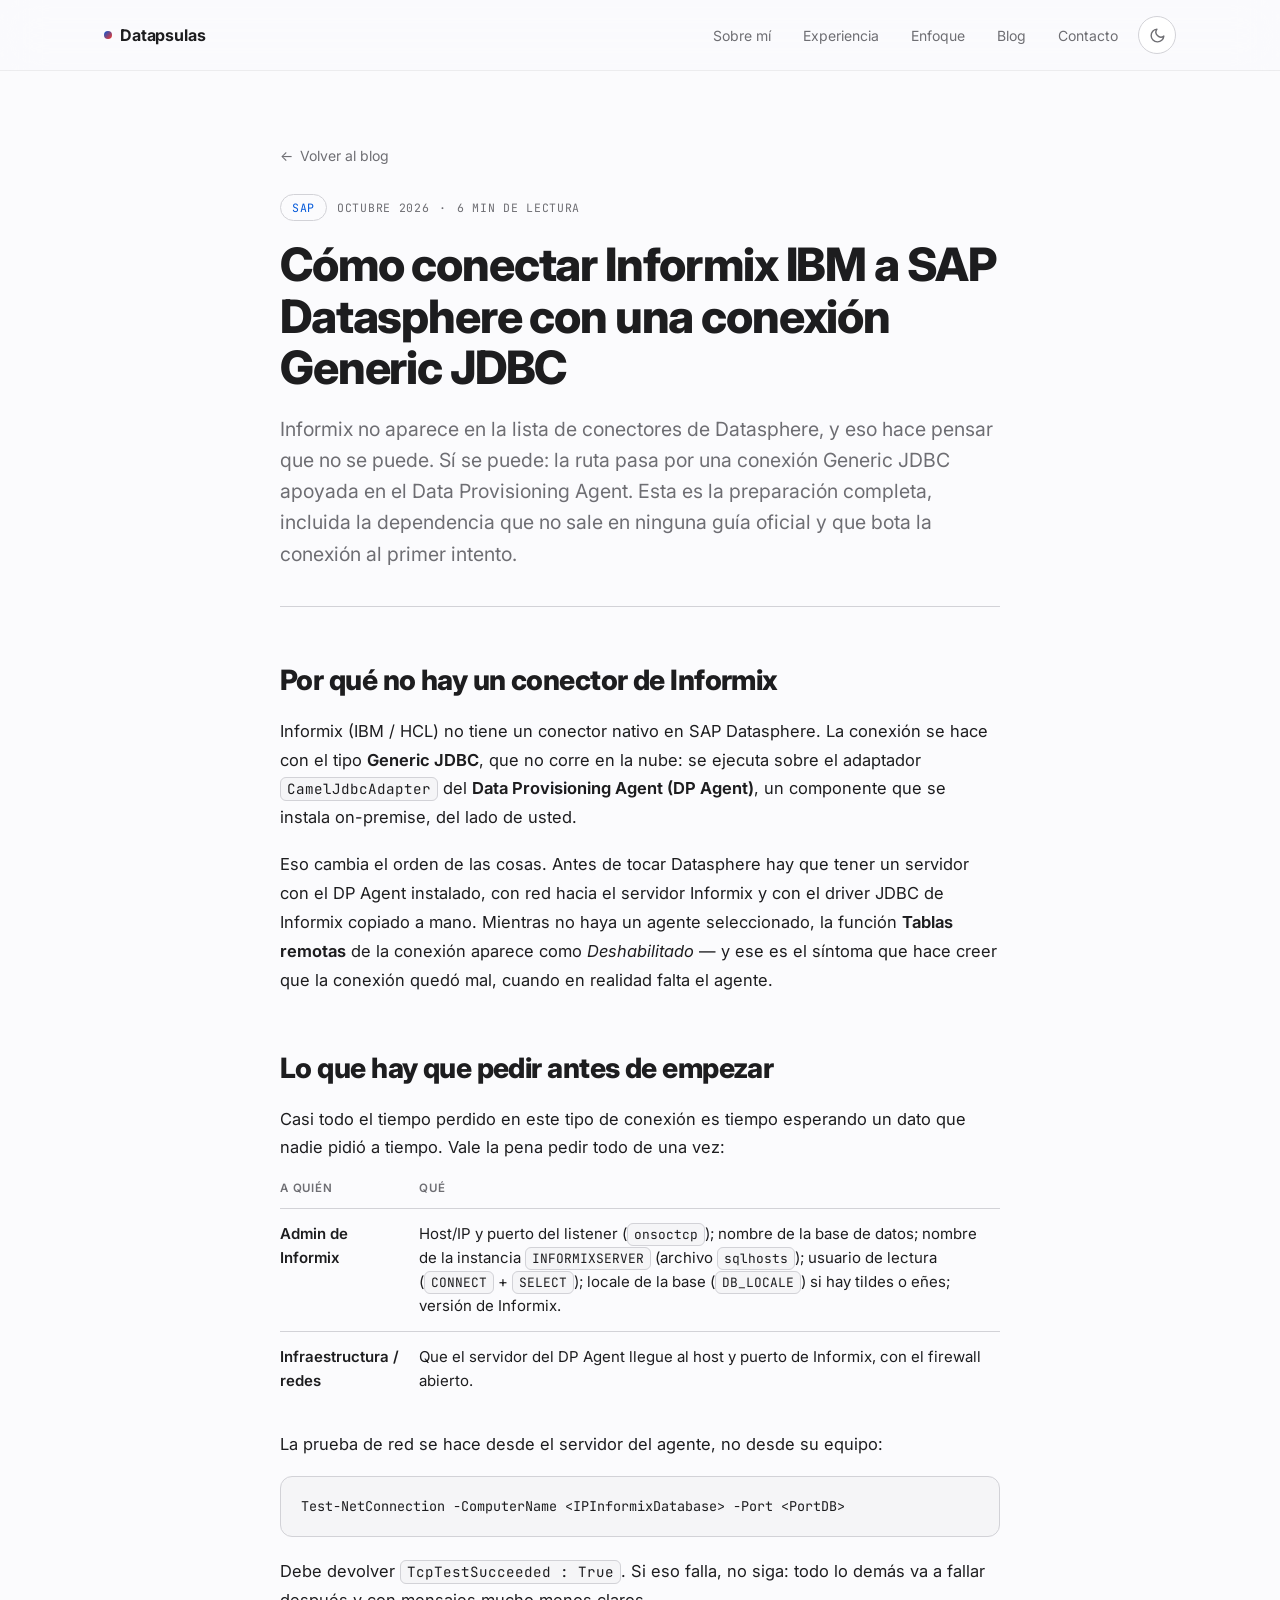
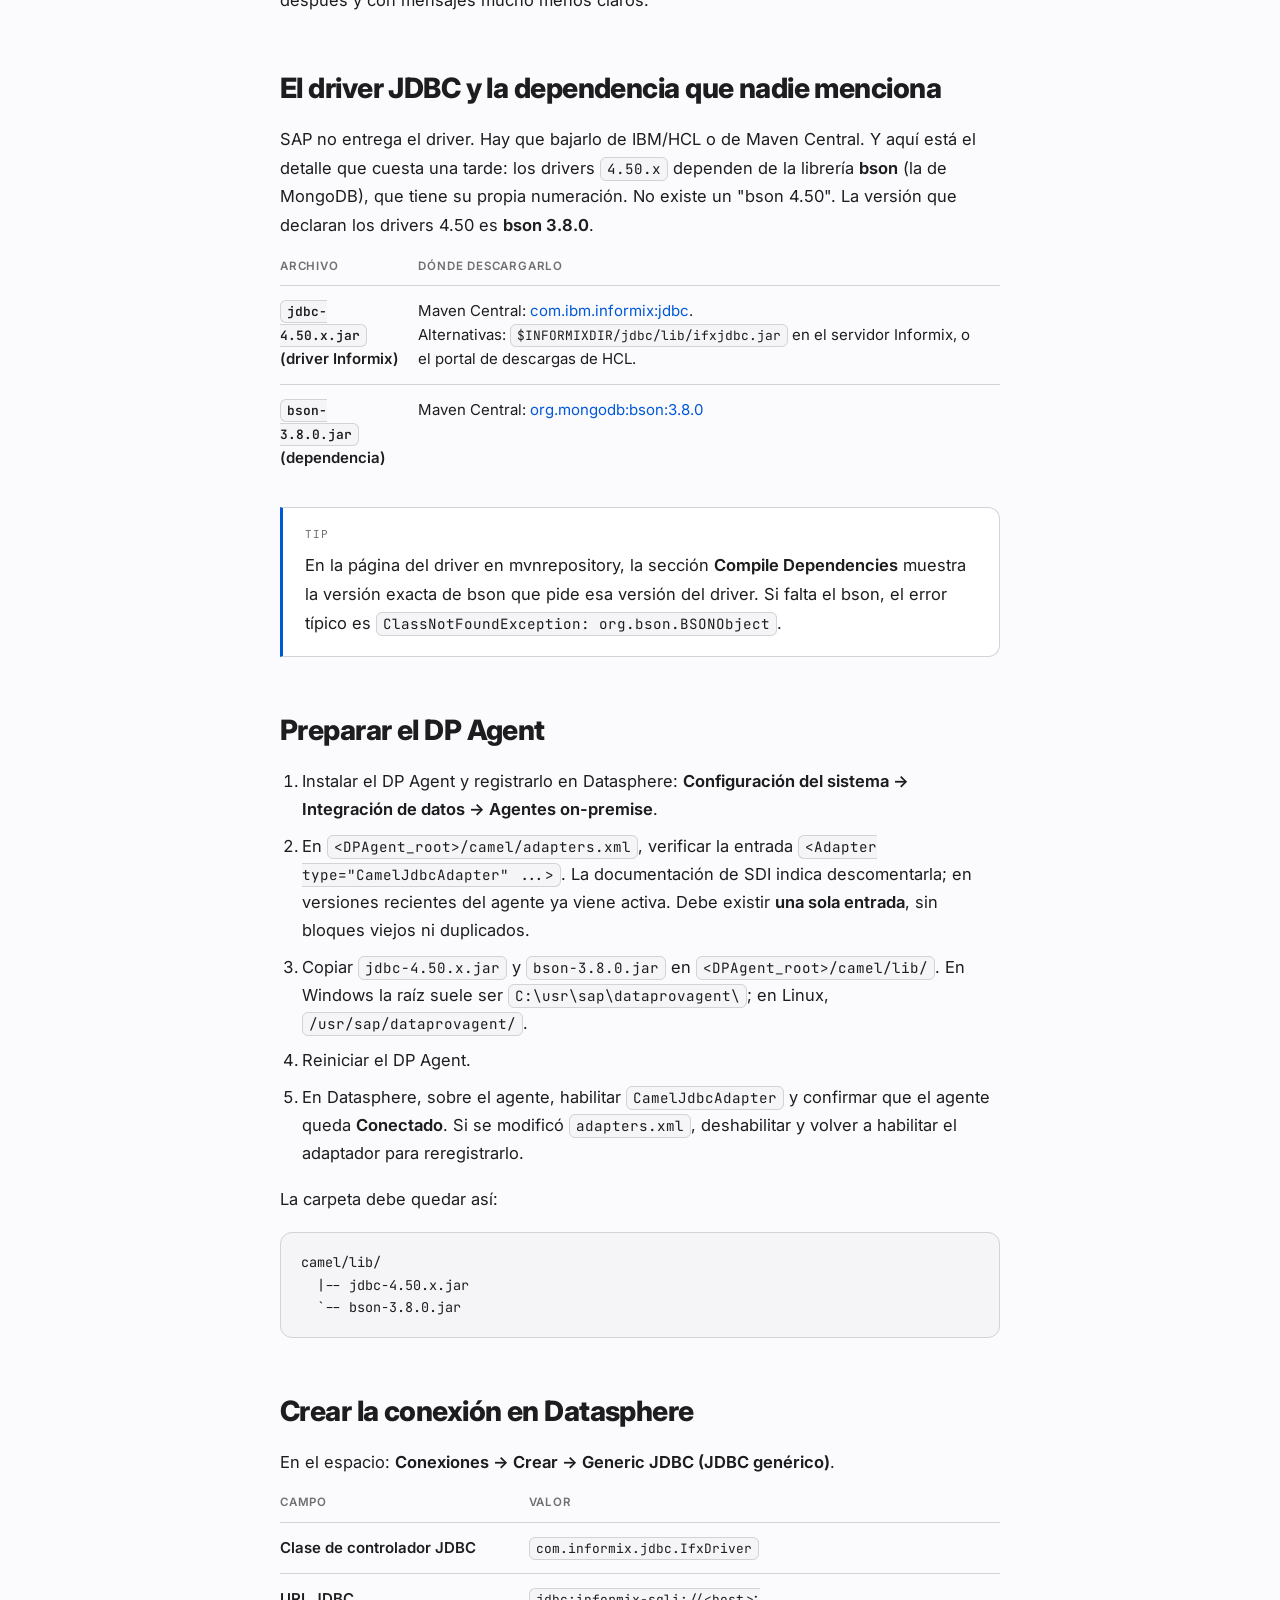
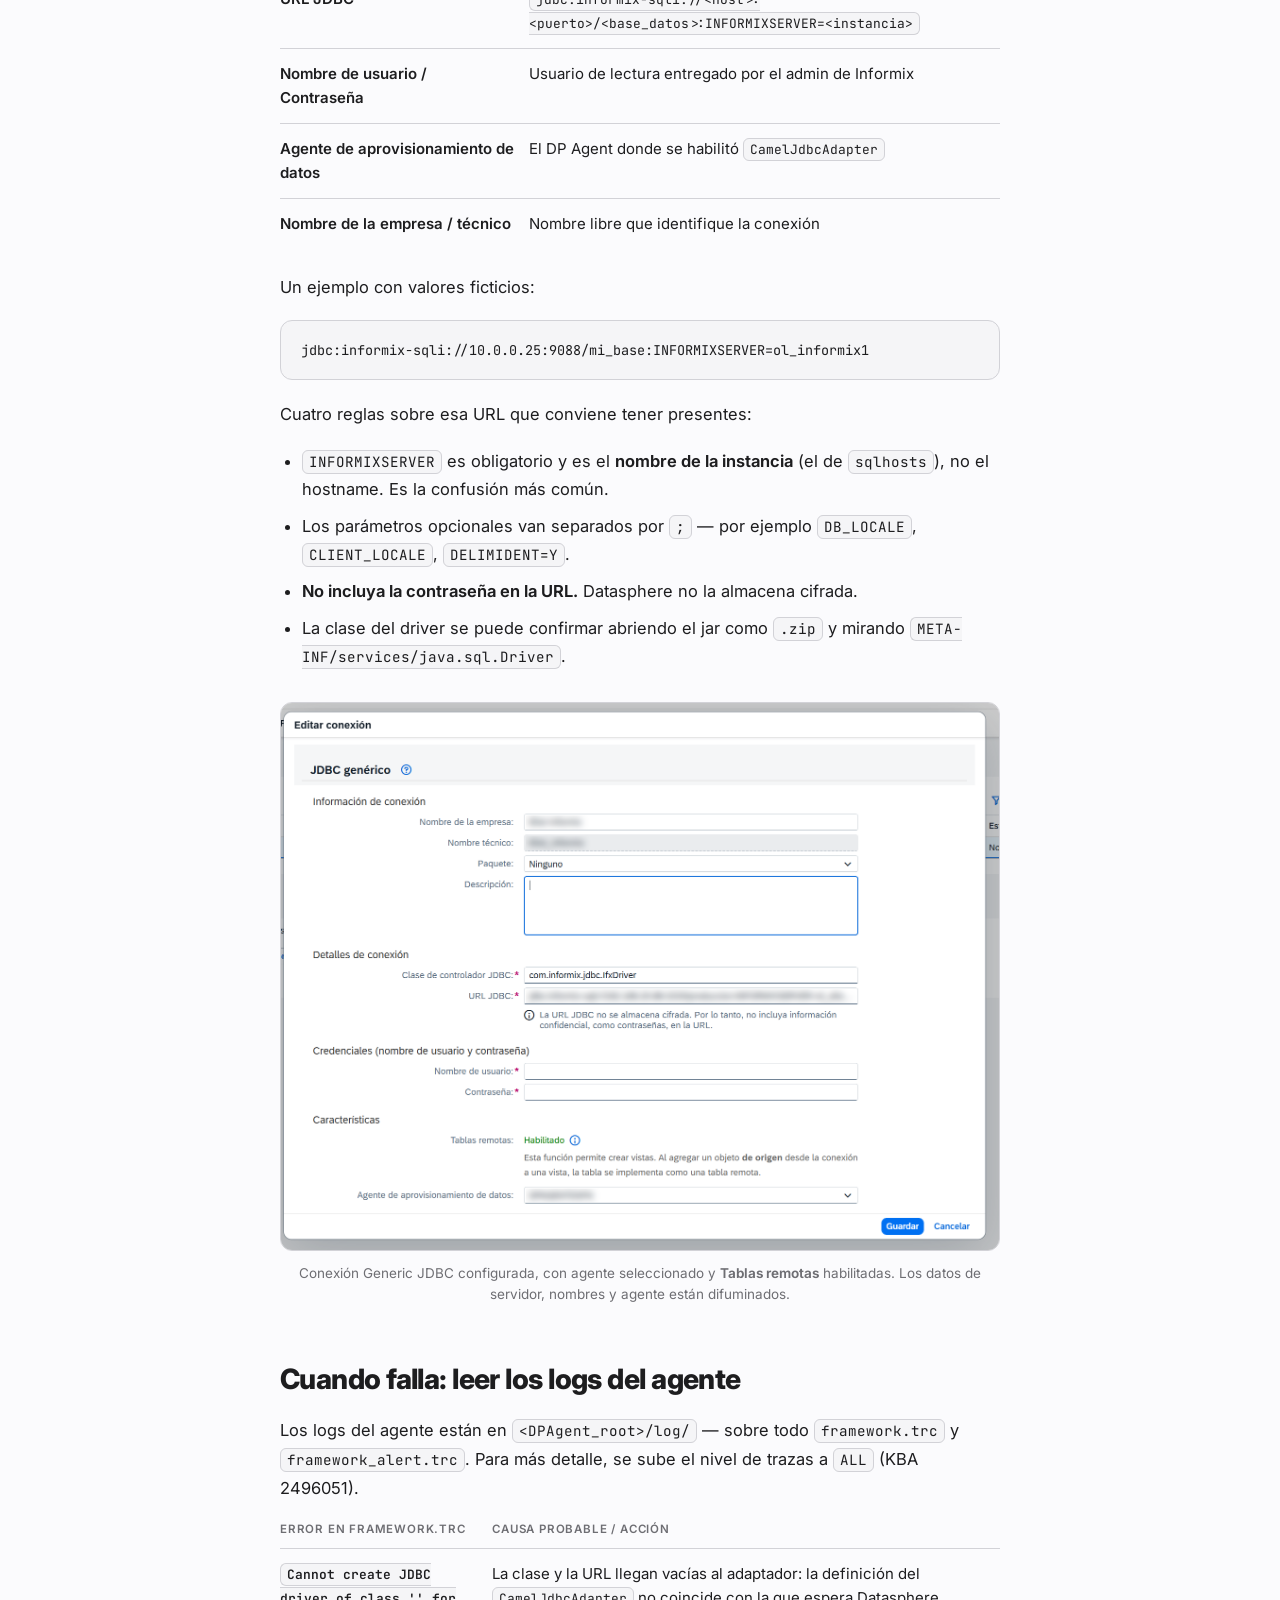
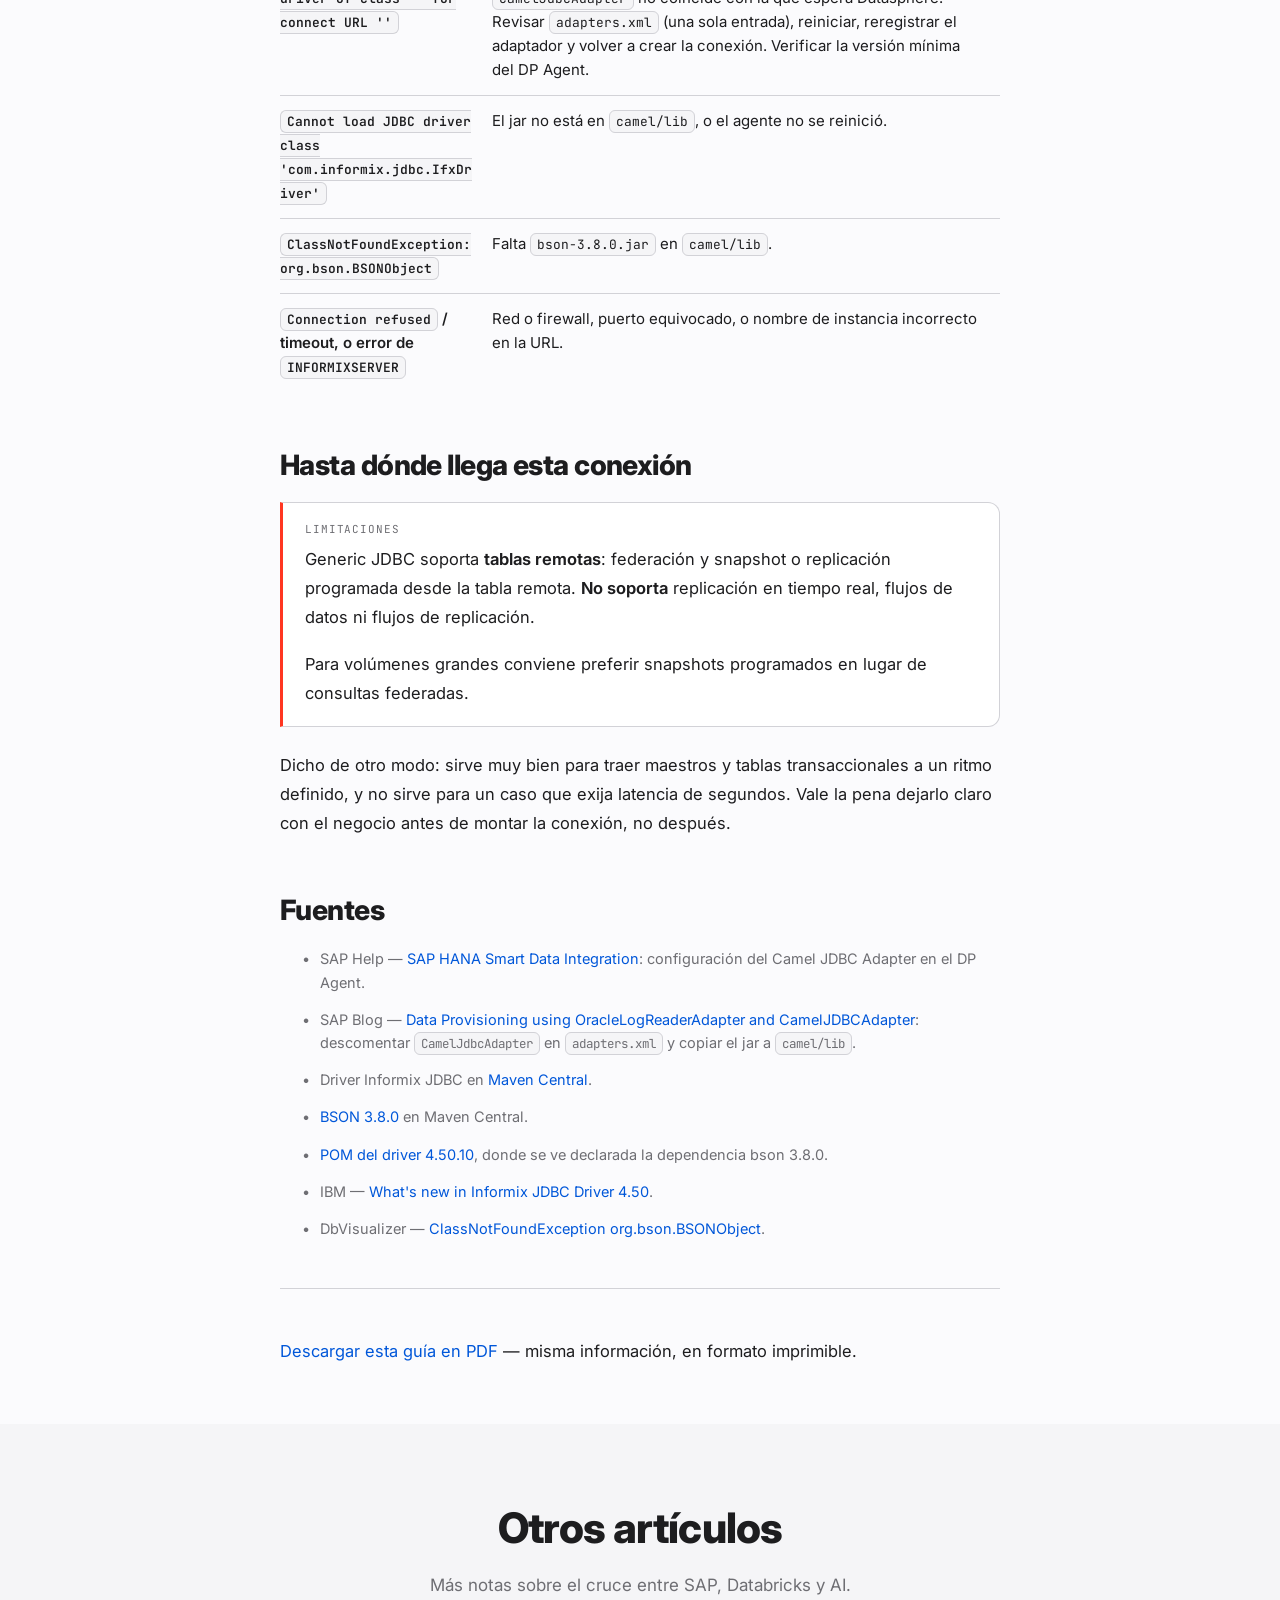
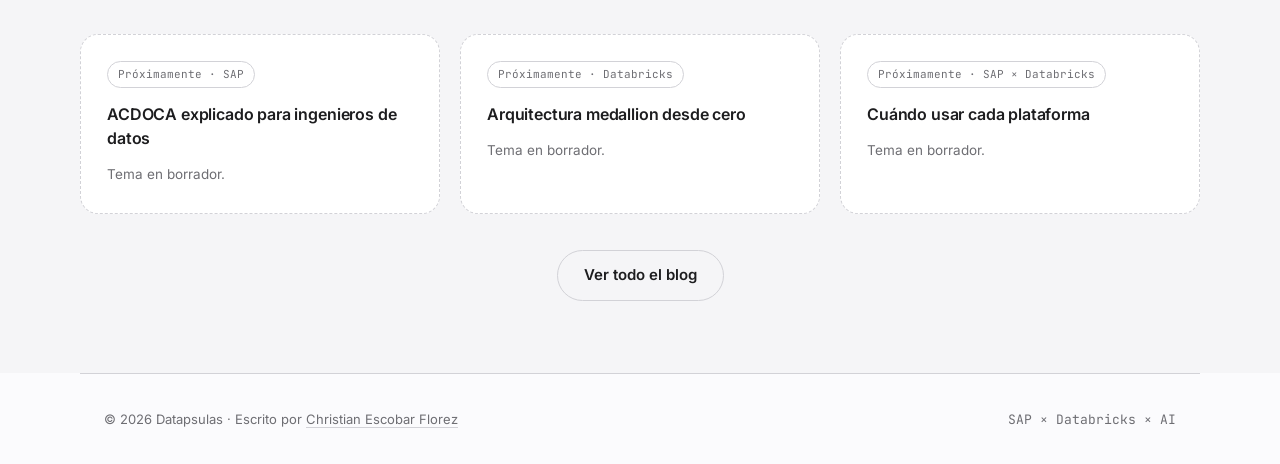
==== blog/informix-sap-datasphere-generic-jdbc.html @ 12669111 "Sitio Datapsulas: portada, modo claro/oscuro y primer articulo Sitio estatico sin dependencias ni pa" ====
<!DOCTYPE html>
<html lang="es">
<head>
<meta charset="UTF-8">
<meta name="viewport" content="width=device-width, initial-scale=1.0">
<title>Cómo conectar Informix IBM a SAP Datasphere con una conexión Generic JDBC — Datapsulas</title>
<meta name="description" content="Informix no tiene conector nativo en SAP Datasphere. Guía paso a paso de la ruta real: Generic JDBC sobre el CamelJdbcAdapter del Data Provisioning Agent, el driver, la dependencia bson y los errores típicos del framework.trc.">
<link rel="preconnect" href="https://fonts.googleapis.com">
<link rel="preconnect" href="https://fonts.gstatic.com" crossorigin>
<link href="https://fonts.googleapis.com/css2?family=Inter:wght@400;500;600;700;800&family=JetBrains+Mono:wght@400;500&display=swap" rel="stylesheet">
<meta name="color-scheme" content="light dark">
<link rel="stylesheet" href="../assets/css/styles.css">
<link rel="stylesheet" href="../assets/css/post.css">
<!-- Sincrono y antes del <body>: evita el destello blanco al cargar en modo oscuro -->
<script src="../assets/js/theme.js"></script>
</head>
<body>

<header>
  <nav>
    <a class="brand" href="../index.html"><span class="brand-dot"></span> Datapsulas</a>
    <div class="nav-links">
      <a href="../index.html#about">Sobre mí</a>
      <a href="../index.html#expertise">Experiencia</a>
      <a href="../index.html#work">Enfoque</a>
      <a href="../index.html#blog">Blog</a>
      <a href="../index.html#contact">Contacto</a>
    </div>
    <button id="theme-toggle" class="theme-toggle" type="button" aria-label="Cambiar de tema">
      <svg class="icon-moon" viewBox="0 0 24 24" fill="none" stroke="currentColor" stroke-width="2" stroke-linecap="round" stroke-linejoin="round" aria-hidden="true">
        <path d="M21 12.79A9 9 0 1 1 11.21 3 7 7 0 0 0 21 12.79z"></path>
      </svg>
      <svg class="icon-sun" viewBox="0 0 24 24" fill="none" stroke="currentColor" stroke-width="2" stroke-linecap="round" stroke-linejoin="round" aria-hidden="true">
        <circle cx="12" cy="12" r="4"></circle>
        <path d="M12 2v2M12 20v2M4.93 4.93l1.41 1.41M17.66 17.66l1.41 1.41M2 12h2M20 12h2M6.34 17.66l-1.41 1.41M19.07 4.93l-1.41 1.41"></path>
      </svg>
    </button>
  </nav>
</header>

<main>
<article>

  <!-- CABECERA -->
  <div class="post-hero">
    <div class="inner">
      <a class="back-link" href="../index.html#blog">Volver al blog</a>
      <div class="post-meta">
        <span class="chip">SAP</span>
        <span>Octubre 2026</span>
        <span>·</span>
        <span>6 min de lectura</span>
      </div>
      <h1 class="post-title">Cómo conectar Informix IBM a SAP Datasphere con una conexión Generic JDBC</h1>
      <p class="post-lead">Informix no aparece en la lista de conectores de Datasphere, y eso hace pensar que no se puede. Sí se puede: la ruta pasa por una conexión Generic JDBC apoyada en el Data Provisioning Agent. Esta es la preparación completa, incluida la dependencia que no sale en ninguna guía oficial y que bota la conexión al primer intento.</p>
    </div>
  </div>

  <!-- CUERPO -->
  <div class="post-body">

    <h2>Por qué no hay un conector de Informix</h2>
    <p>Informix (IBM / HCL) no tiene un conector nativo en SAP Datasphere. La conexión se hace con el tipo <strong>Generic JDBC</strong>, que no corre en la nube: se ejecuta sobre el adaptador <code>CamelJdbcAdapter</code> del <strong>Data Provisioning Agent (DP Agent)</strong>, un componente que se instala on-premise, del lado de usted.</p>
    <p>Eso cambia el orden de las cosas. Antes de tocar Datasphere hay que tener un servidor con el DP Agent instalado, con red hacia el servidor Informix y con el driver JDBC de Informix copiado a mano. Mientras no haya un agente seleccionado, la función <strong>Tablas remotas</strong> de la conexión aparece como <em>Deshabilitado</em> — y ese es el síntoma que hace creer que la conexión quedó mal, cuando en realidad falta el agente.</p>

    <h2>Lo que hay que pedir antes de empezar</h2>
    <p>Casi todo el tiempo perdido en este tipo de conexión es tiempo esperando un dato que nadie pidió a tiempo. Vale la pena pedir todo de una vez:</p>

    <div class="table-wrap">
      <table>
        <thead>
          <tr><th>A quién</th><th>Qué</th></tr>
        </thead>
        <tbody>
          <tr>
            <td>Admin de Informix</td>
            <td>Host/IP y puerto del listener (<code>onsoctcp</code>); nombre de la base de datos; nombre de la instancia <code>INFORMIXSERVER</code> (archivo <code>sqlhosts</code>); usuario de lectura (<code>CONNECT</code> + <code>SELECT</code>); locale de la base (<code>DB_LOCALE</code>) si hay tildes o eñes; versión de Informix.</td>
          </tr>
          <tr>
            <td>Infraestructura / redes</td>
            <td>Que el servidor del DP Agent llegue al host y puerto de Informix, con el firewall abierto.</td>
          </tr>
        </tbody>
      </table>
    </div>

    <p>La prueba de red se hace desde el servidor del agente, no desde su equipo:</p>
<pre><code>Test-NetConnection -ComputerName &lt;IPInformixDatabase&gt; -Port &lt;PortDB&gt;</code></pre>
    <p>Debe devolver <code>TcpTestSucceeded : True</code>. Si eso falla, no siga: todo lo demás va a fallar después y con mensajes mucho menos claros.</p>

    <h2>El driver JDBC y la dependencia que nadie menciona</h2>
    <p>SAP no entrega el driver. Hay que bajarlo de IBM/HCL o de Maven Central. Y aquí está el detalle que cuesta una tarde: los drivers <code>4.50.x</code> dependen de la librería <strong>bson</strong> (la de MongoDB), que tiene su propia numeración. No existe un "bson 4.50". La versión que declaran los drivers 4.50 es <strong>bson 3.8.0</strong>.</p>

    <div class="table-wrap">
      <table>
        <thead>
          <tr><th>Archivo</th><th>Dónde descargarlo</th></tr>
        </thead>
        <tbody>
          <tr>
            <td><code>jdbc-4.50.x.jar</code><br>(driver Informix)</td>
            <td>Maven Central: <a href="https://mvnrepository.com/artifact/com.ibm.informix/jdbc" target="_blank" rel="noopener">com.ibm.informix:jdbc</a>.<br>Alternativas: <code>$INFORMIXDIR/jdbc/lib/ifxjdbc.jar</code> en el servidor Informix, o el portal de descargas de HCL.</td>
          </tr>
          <tr>
            <td><code>bson-3.8.0.jar</code><br>(dependencia)</td>
            <td>Maven Central: <a href="https://mvnrepository.com/artifact/org.mongodb/bson/3.8.0" target="_blank" rel="noopener">org.mongodb:bson:3.8.0</a></td>
          </tr>
        </tbody>
      </table>
    </div>

    <div class="callout">
      <span class="label">Tip</span>
      <p>En la página del driver en mvnrepository, la sección <strong>Compile Dependencies</strong> muestra la versión exacta de bson que pide esa versión del driver. Si falta el bson, el error típico es <code>ClassNotFoundException: org.bson.BSONObject</code>.</p>
    </div>

    <h2>Preparar el DP Agent</h2>
    <ol>
      <li>Instalar el DP Agent y registrarlo en Datasphere: <strong>Configuración del sistema → Integración de datos → Agentes on-premise</strong>.</li>
      <li>En <code>&lt;DPAgent_root&gt;/camel/adapters.xml</code>, verificar la entrada <code>&lt;Adapter type="CamelJdbcAdapter" ...&gt;</code>. La documentación de SDI indica descomentarla; en versiones recientes del agente ya viene activa. Debe existir <strong>una sola entrada</strong>, sin bloques viejos ni duplicados.</li>
      <li>Copiar <code>jdbc-4.50.x.jar</code> y <code>bson-3.8.0.jar</code> en <code>&lt;DPAgent_root&gt;/camel/lib/</code>. En Windows la raíz suele ser <code>C:\usr\sap\dataprovagent\</code>; en Linux, <code>/usr/sap/dataprovagent/</code>.</li>
      <li>Reiniciar el DP Agent.</li>
      <li>En Datasphere, sobre el agente, habilitar <code>CamelJdbcAdapter</code> y confirmar que el agente queda <strong>Conectado</strong>. Si se modificó <code>adapters.xml</code>, deshabilitar y volver a habilitar el adaptador para reregistrarlo.</li>
    </ol>

    <p>La carpeta debe quedar así:</p>
<pre><code>camel/lib/
  |-- jdbc-4.50.x.jar
  `-- bson-3.8.0.jar</code></pre>

    <h2>Crear la conexión en Datasphere</h2>
    <p>En el espacio: <strong>Conexiones → Crear → Generic JDBC (JDBC genérico)</strong>.</p>

    <div class="table-wrap">
      <table>
        <thead>
          <tr><th>Campo</th><th>Valor</th></tr>
        </thead>
        <tbody>
          <tr><td>Clase de controlador JDBC</td><td><code>com.informix.jdbc.IfxDriver</code></td></tr>
          <tr><td>URL JDBC</td><td><code>jdbc:informix-sqli://&lt;host&gt;:&lt;puerto&gt;/&lt;base_datos&gt;:INFORMIXSERVER=&lt;instancia&gt;</code></td></tr>
          <tr><td>Nombre de usuario / Contraseña</td><td>Usuario de lectura entregado por el admin de Informix</td></tr>
          <tr><td>Agente de aprovisionamiento de datos</td><td>El DP Agent donde se habilitó <code>CamelJdbcAdapter</code></td></tr>
          <tr><td>Nombre de la empresa / técnico</td><td>Nombre libre que identifique la conexión</td></tr>
        </tbody>
      </table>
    </div>

    <p>Un ejemplo con valores ficticios:</p>
<pre><code>jdbc:informix-sqli://10.0.0.25:9088/mi_base:INFORMIXSERVER=ol_informix1</code></pre>

    <p>Cuatro reglas sobre esa URL que conviene tener presentes:</p>
    <ul>
      <li><code>INFORMIXSERVER</code> es obligatorio y es el <strong>nombre de la instancia</strong> (el de <code>sqlhosts</code>), no el hostname. Es la confusión más común.</li>
      <li>Los parámetros opcionales van separados por <code>;</code> — por ejemplo <code>DB_LOCALE</code>, <code>CLIENT_LOCALE</code>, <code>DELIMIDENT=Y</code>.</li>
      <li><strong>No incluya la contraseña en la URL.</strong> Datasphere no la almacena cifrada.</li>
      <li>La clase del driver se puede confirmar abriendo el jar como <code>.zip</code> y mirando <code>META-INF/services/java.sql.Driver</code>.</li>
    </ul>

    <figure>
      <img src="../assets/img/datasphere-informix-conexion.png" alt="Pantalla Editar conexión de SAP Datasphere con el tipo JDBC genérico: clase de controlador com.informix.jdbc.IfxDriver, Tablas remotas en Habilitado y un agente de aprovisionamiento de datos seleccionado." width="1520" height="1157" loading="lazy">
      <figcaption>Conexión Generic JDBC configurada, con agente seleccionado y <strong>Tablas remotas</strong> habilitadas. Los datos de servidor, nombres y agente están difuminados.</figcaption>
    </figure>

    <h2>Cuando falla: leer los logs del agente</h2>
    <p>Los logs del agente están en <code>&lt;DPAgent_root&gt;/log/</code> — sobre todo <code>framework.trc</code> y <code>framework_alert.trc</code>. Para más detalle, se sube el nivel de trazas a <code>ALL</code> (KBA 2496051).</p>

    <div class="table-wrap">
      <table>
        <thead>
          <tr><th>Error en framework.trc</th><th>Causa probable / acción</th></tr>
        </thead>
        <tbody>
          <tr>
            <td><code>Cannot create JDBC driver of class '' for connect URL ''</code></td>
            <td>La clase y la URL llegan vacías al adaptador: la definición del <code>CamelJdbcAdapter</code> no coincide con la que espera Datasphere. Revisar <code>adapters.xml</code> (una sola entrada), reiniciar, reregistrar el adaptador y volver a crear la conexión. Verificar la versión mínima del DP Agent.</td>
          </tr>
          <tr>
            <td><code>Cannot load JDBC driver class 'com.informix.jdbc.IfxDriver'</code></td>
            <td>El jar no está en <code>camel/lib</code>, o el agente no se reinició.</td>
          </tr>
          <tr>
            <td><code>ClassNotFoundException: org.bson.BSONObject</code></td>
            <td>Falta <code>bson-3.8.0.jar</code> en <code>camel/lib</code>.</td>
          </tr>
          <tr>
            <td><code>Connection refused</code> / timeout, o error de <code>INFORMIXSERVER</code></td>
            <td>Red o firewall, puerto equivocado, o nombre de instancia incorrecto en la URL.</td>
          </tr>
        </tbody>
      </table>
    </div>

    <h2>Hasta dónde llega esta conexión</h2>
    <div class="callout warn">
      <span class="label">Limitaciones</span>
      <p>Generic JDBC soporta <strong>tablas remotas</strong>: federación y snapshot o replicación programada desde la tabla remota. <strong>No soporta</strong> replicación en tiempo real, flujos de datos ni flujos de replicación.</p>
      <p>Para volúmenes grandes conviene preferir snapshots programados en lugar de consultas federadas.</p>
    </div>
    <p>Dicho de otro modo: sirve muy bien para traer maestros y tablas transaccionales a un ritmo definido, y no sirve para un caso que exija latencia de segundos. Vale la pena dejarlo claro con el negocio antes de montar la conexión, no después.</p>

    <h2>Fuentes</h2>
    <ul class="sources">
      <li>SAP Help — <a href="https://help.sap.com/docs/HANA_SMART_DATA_INTEGRATION/7952ef28a6914997abc01745fef1b607/1247c9518f8d4b5b93fa2ad54cb2dcf6.html?locale=en-US" target="_blank" rel="noopener">SAP HANA Smart Data Integration</a>: configuración del Camel JDBC Adapter en el DP Agent.</li>
      <li>SAP Blog — <a href="https://blogs.sap.com/2020/09/22/data-provisioning-using-oraclelogreaderadapter-and-cameljdbcadapter/" target="_blank" rel="noopener">Data Provisioning using OracleLogReaderAdapter and CamelJDBCAdapter</a>: descomentar <code>CamelJdbcAdapter</code> en <code>adapters.xml</code> y copiar el jar a <code>camel/lib</code>.</li>
      <li>Driver Informix JDBC en <a href="https://mvnrepository.com/artifact/com.ibm.informix/jdbc" target="_blank" rel="noopener">Maven Central</a>.</li>
      <li><a href="https://mvnrepository.com/artifact/org.mongodb/bson/3.8.0" target="_blank" rel="noopener">BSON 3.8.0</a> en Maven Central.</li>
      <li><a href="https://repository.jboss.org/nexus/repository/developer/com/ibm/informix/jdbc/4.50.10/jdbc-4.50.10.pom" target="_blank" rel="noopener">POM del driver 4.50.10</a>, donde se ve declarada la dependencia bson 3.8.0.</li>
      <li>IBM — <a href="https://www.ibm.com/docs/SSGU8G_14.1.0/com.ibm.jdbc.doc/ids_jdbc_008.htm" target="_blank" rel="noopener">What's new in Informix JDBC Driver 4.50</a>.</li>
      <li>DbVisualizer — <a href="https://support.dbvis.com/support/solutions/articles/1000283140" target="_blank" rel="noopener">ClassNotFoundException org.bson.BSONObject</a>.</li>
    </ul>

    <hr>
    <p><a href="../assets/docs/Guia_Conexion_Datasphere_Informix_Publica.pdf" target="_blank" rel="noopener">Descargar esta guía en PDF</a> — misma información, en formato imprimible.</p>

  </div>
</article>

<!-- OTROS ARTICULOS -->
<section class="related">
  <div class="section-head reveal">
    <h2>Otros artículos</h2>
    <p>Más notas sobre el cruce entre SAP, Databricks y AI.</p>
  </div>
  <div class="related-grid reveal" id="related-grid" data-base="../" data-current="blog/informix-sap-datasphere-generic-jdbc.html">
    <!-- Se genera desde POSTS en assets/js/posts.js -->
  </div>
  <div class="related-cta">
    <a href="../index.html#blog" class="btn btn-secondary">Ver todo el blog</a>
  </div>
</section>
</main>

<footer>
  <span>© <span id="year"></span> Datapsulas · Escrito por <a href="https://www.linkedin.com/in/chrisescobarflorezdata/" target="_blank" rel="noopener">Christian Escobar Florez</a></span>
  <span class="mono">SAP × Databricks × AI</span>
</footer>

<script src="../assets/js/posts.js"></script>
<script src="../assets/js/main.js"></script>

</body>
</html>
---- assets/css/styles.css ----
/* ============================================================
   Christian Escobar Florez — hoja de estilos principal
   Orden: tokens · base · nav · hero · secciones · about ·
          bridge · work · blog · contact · footer · animaciones
   ============================================================ */

/* ---------- TOKENS ---------- */
/* Modo claro (por defecto). Todo color de la pagina sale de aqui:
   para cambiar el tema no hay que tocar ninguna otra regla. */
:root{
  --bg:#fbfbfd;
  --bg-alt:#f5f5f7;
  --ink:#1d1d1f;
  --ink-soft:#6e6e73;
  --line:#d2d2d7;
  --sap:#0057d9;
  --dbx:#ff3621;
  --card:#ffffff;
  --header-bg:rgba(251,251,253,0.8);
  --header-line:rgba(0,0,0,0.06);
  --shadow-soft:rgba(0,0,0,0.08);
  --shadow-strong:rgba(0,0,0,0.18);
  --radius:18px;
  --max:1120px;
}

/* Modo oscuro: azul y rojo mas luminosos para que contrasten sobre fondo
   oscuro (los originales #0057d9 / #ff3621 quedan ilegibles ahi). */
:root[data-theme="dark"]{
  --bg:#0d0d11;
  --bg-alt:#15151b;
  --ink:#f5f5f7;
  --ink-soft:#9b9ba1;
  --line:#2b2b33;
  --sap:#4d94ff;
  --dbx:#ff6a52;
  --card:#16161d;
  --header-bg:rgba(13,13,17,0.8);
  --header-line:rgba(255,255,255,0.08);
  --shadow-soft:rgba(0,0,0,0.5);
  --shadow-strong:rgba(0,0,0,0.6);
}

/* Sin JS o antes de que el visitante elija: se respeta el sistema operativo.
   El :not([data-theme="light"]) deja que una eleccion manual gane. */
@media (prefers-color-scheme: dark){
  :root:not([data-theme="light"]){
    --bg:#0d0d11;
    --bg-alt:#15151b;
    --ink:#f5f5f7;
    --ink-soft:#9b9ba1;
    --line:#2b2b33;
    --sap:#4d94ff;
    --dbx:#ff6a52;
    --card:#16161d;
    --header-bg:rgba(13,13,17,0.8);
    --header-line:rgba(255,255,255,0.08);
    --shadow-soft:rgba(0,0,0,0.5);
    --shadow-strong:rgba(0,0,0,0.6);
  }
}

/* ---------- BASE ---------- */
*{box-sizing:border-box; margin:0; padding:0;}
html{scroll-behavior:smooth;}
body{
  font-family:'Inter', -apple-system, BlinkMacSystemFont, 'Segoe UI', sans-serif;
  background:var(--bg);
  color:var(--ink);
  -webkit-font-smoothing:antialiased;
  line-height:1.5;
  transition:background .3s ease, color .3s ease;
}
a{color:inherit; text-decoration:none;}
.mono{font-family:'JetBrains Mono', monospace;}
.wrap{max-width:var(--max); margin:0 auto; padding:0 24px;}

@media (prefers-reduced-motion: reduce){
  *{animation-duration:0.001ms !important; animation-iteration-count:1 !important; transition-duration:0.001ms !important; scroll-behavior:auto !important;}
}

/* ---------- NAV ---------- */
header{
  position:sticky; top:0; z-index:50;
  background:var(--header-bg);
  backdrop-filter:saturate(180%) blur(20px);
  -webkit-backdrop-filter:saturate(180%) blur(20px);
  border-bottom:1px solid var(--header-line);
}
nav{
  display:flex; align-items:center; justify-content:space-between; gap:20px;
  padding:16px 24px; max-width:var(--max); margin:0 auto;
}
.brand{font-weight:700; font-size:16px; letter-spacing:-0.01em; display:flex; align-items:center; gap:8px;}
.brand-dot{width:8px; height:8px; border-radius:50%; background:linear-gradient(135deg, var(--sap), var(--dbx));}
/* margin-left:auto mantiene los enlaces a la derecha, junto al boton de tema
   (sin esto, el boton como tercer hijo del flex los dejaria centrados) */
.nav-links{display:flex; gap:32px; font-size:14px; color:var(--ink-soft); margin-left:auto;}
.nav-links a{transition:color .2s;}
.nav-links a:hover{color:var(--ink);}
.nav-links a:focus-visible, a:focus-visible, button:focus-visible{outline:2px solid var(--sap); outline-offset:3px; border-radius:4px;}
@media (max-width:640px){ .nav-links{display:none;} }

/* ---------- BOTON DE TEMA ---------- */
/* Vive fuera de .nav-links a proposito: esos se ocultan en movil
   y el cambio de tema debe seguir disponible en el celular. */
.theme-toggle{
  display:inline-flex; align-items:center; justify-content:center;
  width:38px; height:38px; flex:0 0 auto;
  border:1px solid var(--line); border-radius:50%;
  background:var(--card); color:var(--ink-soft);
  cursor:pointer; transition:color .2s, border-color .2s, transform .2s;
}
.theme-toggle:hover{color:var(--ink); border-color:var(--ink-soft); transform:translateY(-1px);}
.theme-toggle svg{width:17px; height:17px; display:block;}
/* Se muestra el icono del tema al que se va a cambiar, no el actual */
.theme-toggle .icon-sun{display:none;}
:root[data-theme="dark"] .theme-toggle .icon-sun{display:block;}
:root[data-theme="dark"] .theme-toggle .icon-moon{display:none;}
@media (prefers-color-scheme: dark){
  :root:not([data-theme="light"]) .theme-toggle .icon-sun{display:block;}
  :root:not([data-theme="light"]) .theme-toggle .icon-moon{display:none;}
}

/* ---------- HERO ---------- */
.hero{
  padding:120px 24px 90px;
  text-align:center;
}
.eyebrow{
  display:inline-flex; align-items:center; gap:8px;
  font-size:12px; letter-spacing:0.12em; text-transform:uppercase;
  color:var(--ink-soft); margin-bottom:22px;
}
.eyebrow::before, .eyebrow::after{content:''; width:20px; height:1px; background:var(--line);}
h1{
  font-size:clamp(38px, 6.2vw, 76px);
  font-weight:800;
  letter-spacing:-0.03em;
  line-height:1.04;
  max-width:920px;
  margin:0 auto 24px;
}
h1 .grad{
  background:linear-gradient(100deg, var(--sap), var(--dbx));
  -webkit-background-clip:text;
  background-clip:text;
  color:transparent;
}
/* Los "+" del titular: más livianos para que respiren entre las tres palabras */
h1 .plus{font-weight:500; font-size:0.78em; vertical-align:0.06em;}
.hero p.lead{
  font-size:clamp(17px, 2vw, 21px);
  color:var(--ink-soft);
  max-width:600px;
  margin:0 auto 40px;
}
.cta-row{display:flex; gap:14px; justify-content:center; flex-wrap:wrap;}
.btn{
  display:inline-block; padding:13px 26px; border-radius:980px;
  font-size:15px; font-weight:600; transition:transform .2s, box-shadow .2s, background .2s;
}
.btn-primary{background:var(--ink); color:var(--bg);}
.btn-primary:hover{transform:translateY(-1px); box-shadow:0 8px 20px var(--shadow-strong);}
.btn-secondary{background:transparent; color:var(--ink); border:1px solid var(--line);}
.btn-secondary:hover{background:var(--bg-alt);}

/* ---------- SECCIONES (compartido) ---------- */
section{padding:100px 24px;}
.section-head{max-width:640px; margin:0 auto 56px; text-align:center;}
.section-head h2{font-size:clamp(28px,4vw,42px); font-weight:800; letter-spacing:-0.02em; margin-bottom:14px;}
.section-head p{color:var(--ink-soft); font-size:17px;}

/* ---------- ABOUT ---------- */
#about{background:var(--bg-alt);}
.about-grid{
  max-width:800px; margin:0 auto; text-align:center;
}
.about-grid p{font-size:19px; color:var(--ink); line-height:1.65; margin-bottom:28px;}
.badges{display:flex; gap:12px; justify-content:center; flex-wrap:wrap; margin-top:8px;}
.badge{
  font-family:'JetBrains Mono', monospace; font-size:12.5px;
  padding:9px 16px; border-radius:980px; border:1px solid var(--line);
  background:var(--card); color:var(--ink-soft);
}

/* ---------- BRIDGE / EXPERTISE ---------- */
.bridge{
  display:grid; grid-template-columns:1fr auto 1fr; gap:0; align-items:start;
  max-width:900px; margin:0 auto;
}
.stack-col{padding:8px 20px;}
.stack-col h3{
  font-size:13px; letter-spacing:0.1em; text-transform:uppercase;
  margin-bottom:20px; display:flex; align-items:center; gap:10px;
}
.stack-col.sap h3{color:var(--sap);}
.stack-col.dbx h3{color:var(--dbx);}
.stack-col ul{list-style:none;}
.stack-col li{
  font-size:15.5px; border-bottom:1px solid var(--line);
  color:var(--ink);
}
/* Cada item enlaza a la plataforma oficial: toda la fila es clickeable */
.stack-col li a{
  display:block; padding:11px 0;
  transition:color .2s;
}
.stack-col li a::after{
  content:"\2197"; font-size:0.72em; margin-left:6px;
  opacity:0; transition:opacity .2s;
}
.stack-col li a:hover::after, .stack-col li a:focus-visible::after{opacity:0.7;}
.stack-col.sap li a:hover{color:var(--sap);}
.stack-col.dbx li a:hover{color:var(--dbx);}
.stack-col.dbx{text-align:right;}
.bridge-line{
  width:2px; background:linear-gradient(180deg, var(--sap), var(--dbx));
  position:relative; margin-top:20px; min-height:100%;
  overflow:visible;
}
.bridge-line::after{
  content:''; position:absolute; left:50%; top:0;
  width:8px; height:8px; margin-left:-4px; border-radius:50%;
  background:var(--card); border:2px solid var(--sap);
  box-shadow:0 0 0 4px var(--bg);
  animation:travel 3.6s ease-in-out infinite;
}
@keyframes travel{
  0%{top:0%; border-color:var(--sap);}
  50%{top:96%; border-color:var(--dbx);}
  100%{top:0%; border-color:var(--sap);}
}
@media (max-width:720px){
  .bridge{grid-template-columns:1fr; gap:32px;}
  .stack-col.dbx{text-align:left;}
  .bridge-line{display:none;}
}

.now-card{
  max-width:640px; margin:56px auto 0; padding:24px 28px;
  border:1px solid var(--line); border-radius:var(--radius); background:var(--card);
}
.now-card .tag{
  font-family:'JetBrains Mono', monospace; font-size:11.5px; color:var(--dbx);
  letter-spacing:0.08em; text-transform:uppercase; margin-bottom:10px; display:block;
}
.now-card p{font-size:15.5px; color:var(--ink-soft); line-height:1.6;}

/* ---------- WORK ---------- */
.cards{
  display:grid; grid-template-columns:repeat(2, 1fr); gap:20px; max-width:var(--max); margin:0 auto;
}
@media (max-width:760px){ .cards{grid-template-columns:1fr;} }
.card{
  background:var(--card); border:1px solid var(--line); border-radius:var(--radius);
  padding:32px; transition:transform .25s, box-shadow .25s;
}
.card:hover{transform:translateY(-3px); box-shadow:0 12px 30px var(--shadow-soft);}
.card .num{font-family:'JetBrains Mono', monospace; font-size:12px; color:var(--ink-soft); margin-bottom:14px; display:block;}
.card h3{font-size:19px; font-weight:700; margin-bottom:10px; letter-spacing:-0.01em;}
.card p{font-size:14.5px; color:var(--ink-soft); line-height:1.6;}

/* ---------- BLOG ---------- */
#blog{background:var(--bg-alt);}
.blog-grid{display:grid; grid-template-columns:repeat(3, 1fr); gap:20px; max-width:var(--max); margin:0 auto;}
@media (max-width:900px){ .blog-grid{grid-template-columns:1fr;} }
.post-card{
  background:var(--card); border:1px dashed var(--line); border-radius:var(--radius);
  padding:26px; display:flex; flex-direction:column; gap:14px; min-height:180px;
}
/* Los posts publicados usan borde sólido; los borradores, punteado */
.post-card.is-published{border-style:solid;}
.post-card .soon{
  align-self:flex-start; font-family:'JetBrains Mono', monospace; font-size:11px;
  color:var(--ink-soft); border:1px solid var(--line); padding:4px 10px; border-radius:980px;
}
.post-card h4{font-size:16px; font-weight:600; letter-spacing:-0.01em;}
.post-card p{font-size:13.5px; color:var(--ink-soft);}
#blog-empty-note{
  max-width:640px; margin:44px auto 0; text-align:center; font-size:14px; color:var(--ink-soft);
}

/* ---------- CONTACT ---------- */
#contact{text-align:center;}
#contact h2{font-size:clamp(28px,4vw,42px); font-weight:800; letter-spacing:-0.02em; margin-bottom:16px;}
#contact p{color:var(--ink-soft); font-size:17px; margin-bottom:32px;}
.contact-links{display:flex; gap:16px; justify-content:center; flex-wrap:wrap;}

/* ---------- FOOTER ---------- */
footer{
  padding:36px 24px; border-top:1px solid var(--line);
  display:flex; justify-content:space-between; align-items:center; flex-wrap:wrap; gap:12px;
  max-width:var(--max); margin:0 auto; font-size:13px; color:var(--ink-soft);
}
/* La firma del autor en el footer: enlace discreto, no un boton */
footer a{border-bottom:1px solid var(--line); transition:color .2s, border-color .2s;}
footer a:hover{color:var(--ink); border-bottom-color:var(--ink-soft);}

/* ---------- ANIMACIONES ---------- */
.reveal{opacity:0; transform:translateY(16px); transition:opacity .7s ease, transform .7s ease;}
.reveal.in{opacity:1; transform:translateY(0);}
---- assets/css/post.css ----
/* ============================================================
   Estilos de articulo del blog.
   Se carga DESPUES de styles.css y solo en las paginas de blog/.
   Usa los mismos tokens, asi que el modo oscuro funciona solo.
   ============================================================ */

/* ---------- CABECERA DEL ARTICULO ---------- */
.post-hero{padding:72px 24px 0;}
.post-hero .inner{max-width:720px; margin:0 auto;}
.back-link{
  display:inline-flex; align-items:center; gap:7px;
  font-size:14px; color:var(--ink-soft); margin-bottom:28px;
  transition:color .2s;
}
.back-link:hover{color:var(--ink);}
.back-link::before{content:"\2190";}
.post-meta{
  display:flex; align-items:center; gap:10px; flex-wrap:wrap;
  font-family:'JetBrains Mono', monospace; font-size:11.5px;
  letter-spacing:0.06em; text-transform:uppercase; color:var(--ink-soft);
  margin-bottom:18px;
}
.post-meta .chip{
  border:1px solid var(--line); border-radius:980px; padding:4px 11px;
  color:var(--sap);
}
.post-title{
  font-size:clamp(30px, 4.6vw, 46px); font-weight:800;
  letter-spacing:-0.025em; line-height:1.12; margin-bottom:20px;
}
.post-lead{
  font-size:clamp(17px, 2vw, 19.5px); color:var(--ink-soft);
  line-height:1.6; padding-bottom:36px; border-bottom:1px solid var(--line);
}

/* ---------- CUERPO ---------- */
/* 768 = 720 de texto + los 24px de gutter a cada lado: asi el cuerpo
   queda alineado con el titulo, que usa .inner de 720 dentro de un padding de 24 */
.post-body{max-width:768px; margin:0 auto; padding:0 24px 40px;}
.post-body h2{
  font-size:clamp(22px,3vw,28px); font-weight:800; letter-spacing:-0.02em;
  margin:52px 0 16px; scroll-margin-top:90px;
}
.post-body h3{font-size:18px; font-weight:700; margin:34px 0 12px; letter-spacing:-0.01em;}
.post-body p{font-size:16.5px; line-height:1.75; margin-bottom:18px; color:var(--ink);}
.post-body a:not(.btn){
  color:var(--sap); border-bottom:1px solid transparent; transition:border-color .2s;
}
.post-body a:not(.btn):hover{border-bottom-color:var(--sap);}
.post-body ul, .post-body ol{margin:0 0 18px 22px;}
.post-body li{font-size:16.5px; line-height:1.7; margin-bottom:9px;}
.post-body strong{font-weight:650;}
.post-body hr{border:0; border-top:1px solid var(--line); margin:48px 0;}

/* ---------- CODIGO ---------- */
code{
  font-family:'JetBrains Mono', monospace; font-size:0.86em;
  background:var(--bg-alt); border:1px solid var(--line);
  padding:2px 6px; border-radius:6px; word-break:break-word;
}
pre{
  background:var(--bg-alt); border:1px solid var(--line);
  border-radius:12px; padding:18px 20px; margin:0 0 20px;
  overflow-x:auto;
}
pre code{
  background:none; border:0; padding:0; font-size:13.5px;
  line-height:1.65; white-space:pre; word-break:normal; color:var(--ink);
}

/* ---------- TABLAS ---------- */
.table-wrap{overflow-x:auto; margin:0 0 24px; -webkit-overflow-scrolling:touch;}
.post-body table{border-collapse:collapse; width:100%; min-width:460px; font-size:15px;}
.post-body th{
  text-align:left; font-weight:600; color:var(--ink-soft);
  font-size:11.5px; letter-spacing:0.07em; text-transform:uppercase;
  padding:0 14px 10px 0; border-bottom:1px solid var(--line);
}
.post-body td{
  padding:13px 14px 13px 0; border-bottom:1px solid var(--line);
  vertical-align:top; line-height:1.6;
}
.post-body td:first-child{font-weight:600; white-space:normal;}
.post-body tr:last-child td{border-bottom:0;}

/* ---------- LLAMADOS ---------- */
.callout{
  border:1px solid var(--line); border-left:3px solid var(--sap);
  background:var(--card); border-radius:0 12px 12px 0;
  padding:18px 22px; margin:0 0 24px;
}
.callout.warn{border-left-color:var(--dbx);}
.callout p:last-child{margin-bottom:0;}
.callout .label{
  display:block; font-family:'JetBrains Mono', monospace; font-size:11px;
  letter-spacing:0.08em; text-transform:uppercase; color:var(--ink-soft);
  margin-bottom:8px;
}

/* ---------- FIGURA ---------- */
figure{margin:32px 0;}
figure img{
  width:100%; height:auto; display:block;
  border:1px solid var(--line); border-radius:12px;
}
/* La captura es de una UI clara: en modo oscuro se atenua un poco
   para que no encandile, y vuelve a su brillo real al pasar el mouse */
:root[data-theme="dark"] figure img{filter:brightness(.88); transition:filter .25s;}
:root[data-theme="dark"] figure img:hover{filter:none;}
@media (prefers-color-scheme: dark){
  :root:not([data-theme="light"]) figure img{filter:brightness(.88); transition:filter .25s;}
  :root:not([data-theme="light"]) figure img:hover{filter:none;}
}
figcaption{
  font-size:13.5px; color:var(--ink-soft); line-height:1.6;
  margin-top:12px; text-align:center;
}

/* ---------- FUENTES ---------- */
.sources{list-style:none; margin-left:0;}
.sources li{
  font-size:14.5px; line-height:1.6; padding-left:18px; position:relative;
  margin-bottom:14px; color:var(--ink-soft);
}
.sources li::before{content:"\2022"; position:absolute; left:0; color:var(--ink-soft);}
.sources a{word-break:break-word;}

/* ---------- OTROS ARTICULOS ---------- */
.related{background:var(--bg-alt); padding:72px 24px;}
.related .section-head{margin-bottom:36px;}
.related-grid{
  display:grid; grid-template-columns:repeat(3, 1fr); gap:20px;
  max-width:var(--max); margin:0 auto;
}
@media (max-width:900px){ .related-grid{grid-template-columns:1fr;} }
.related-empty{text-align:center; color:var(--ink-soft); font-size:15px;}
.related-cta{text-align:center; margin-top:36px;}
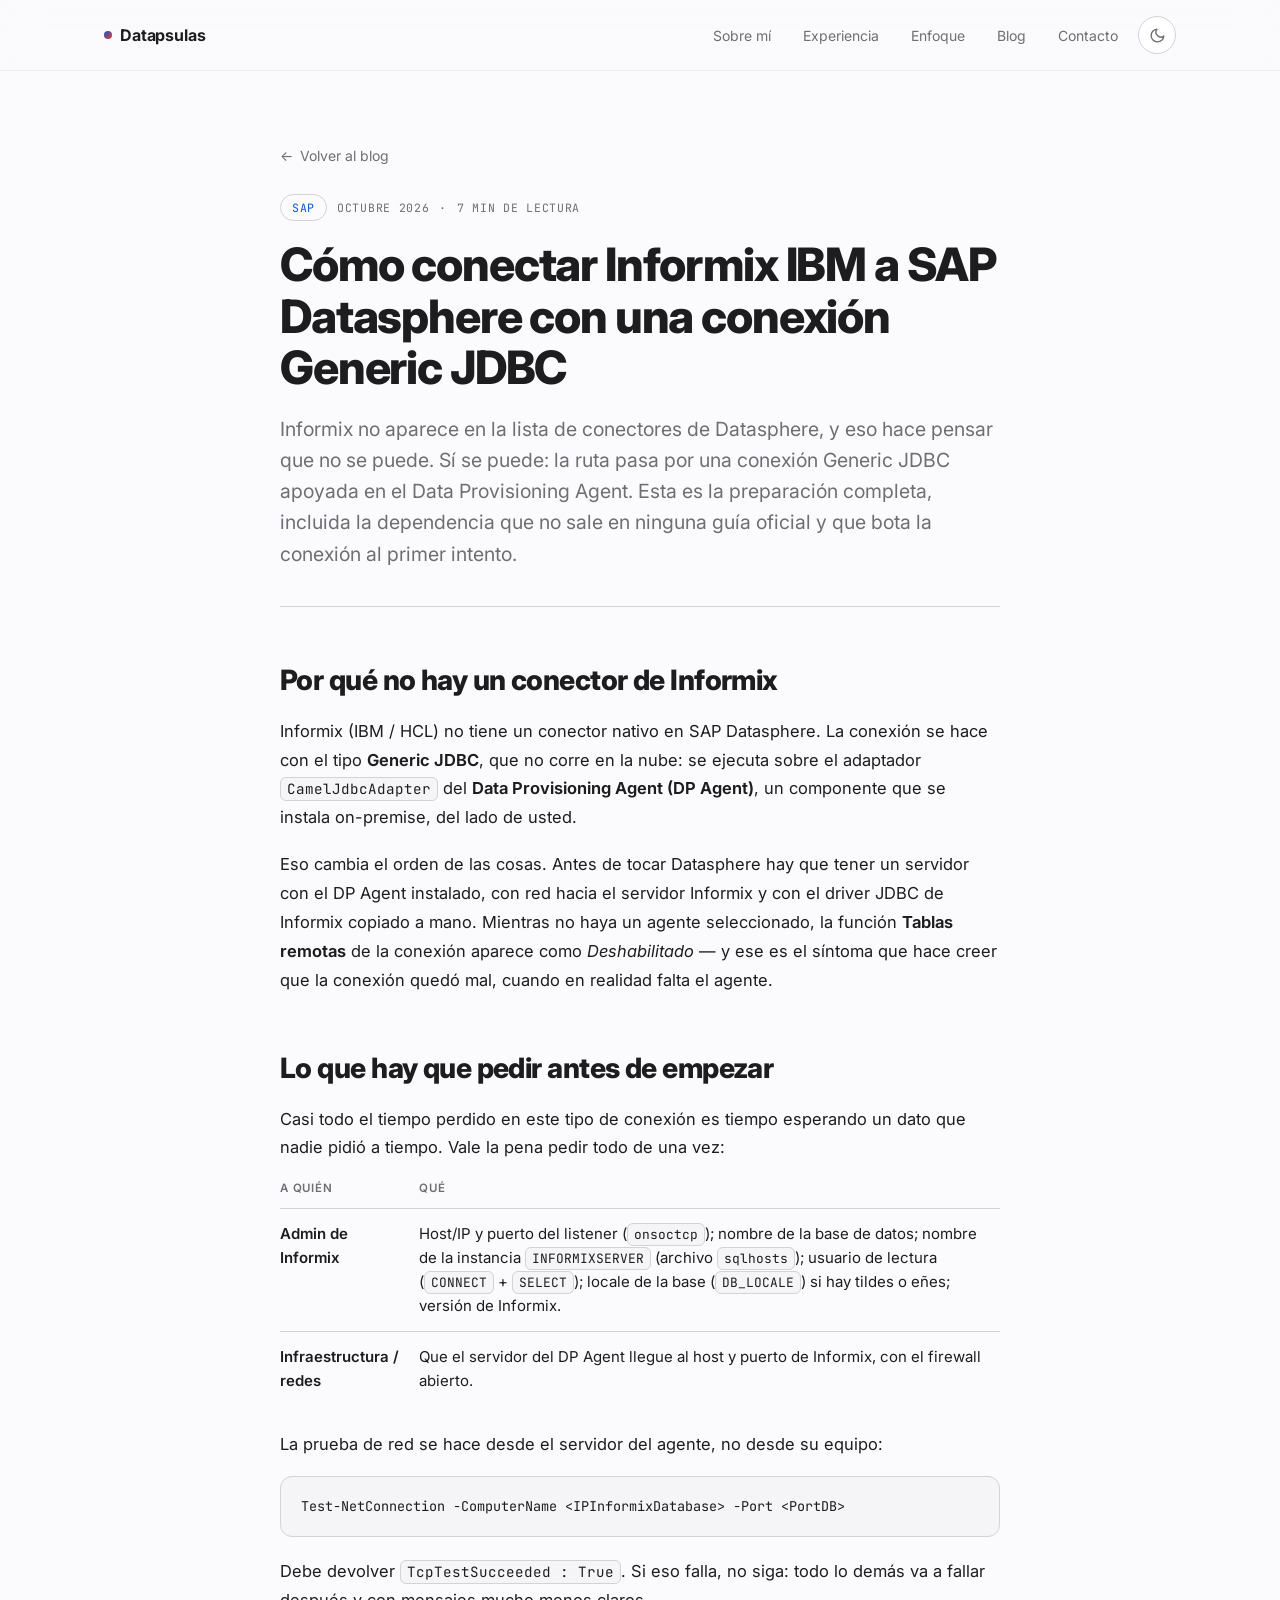
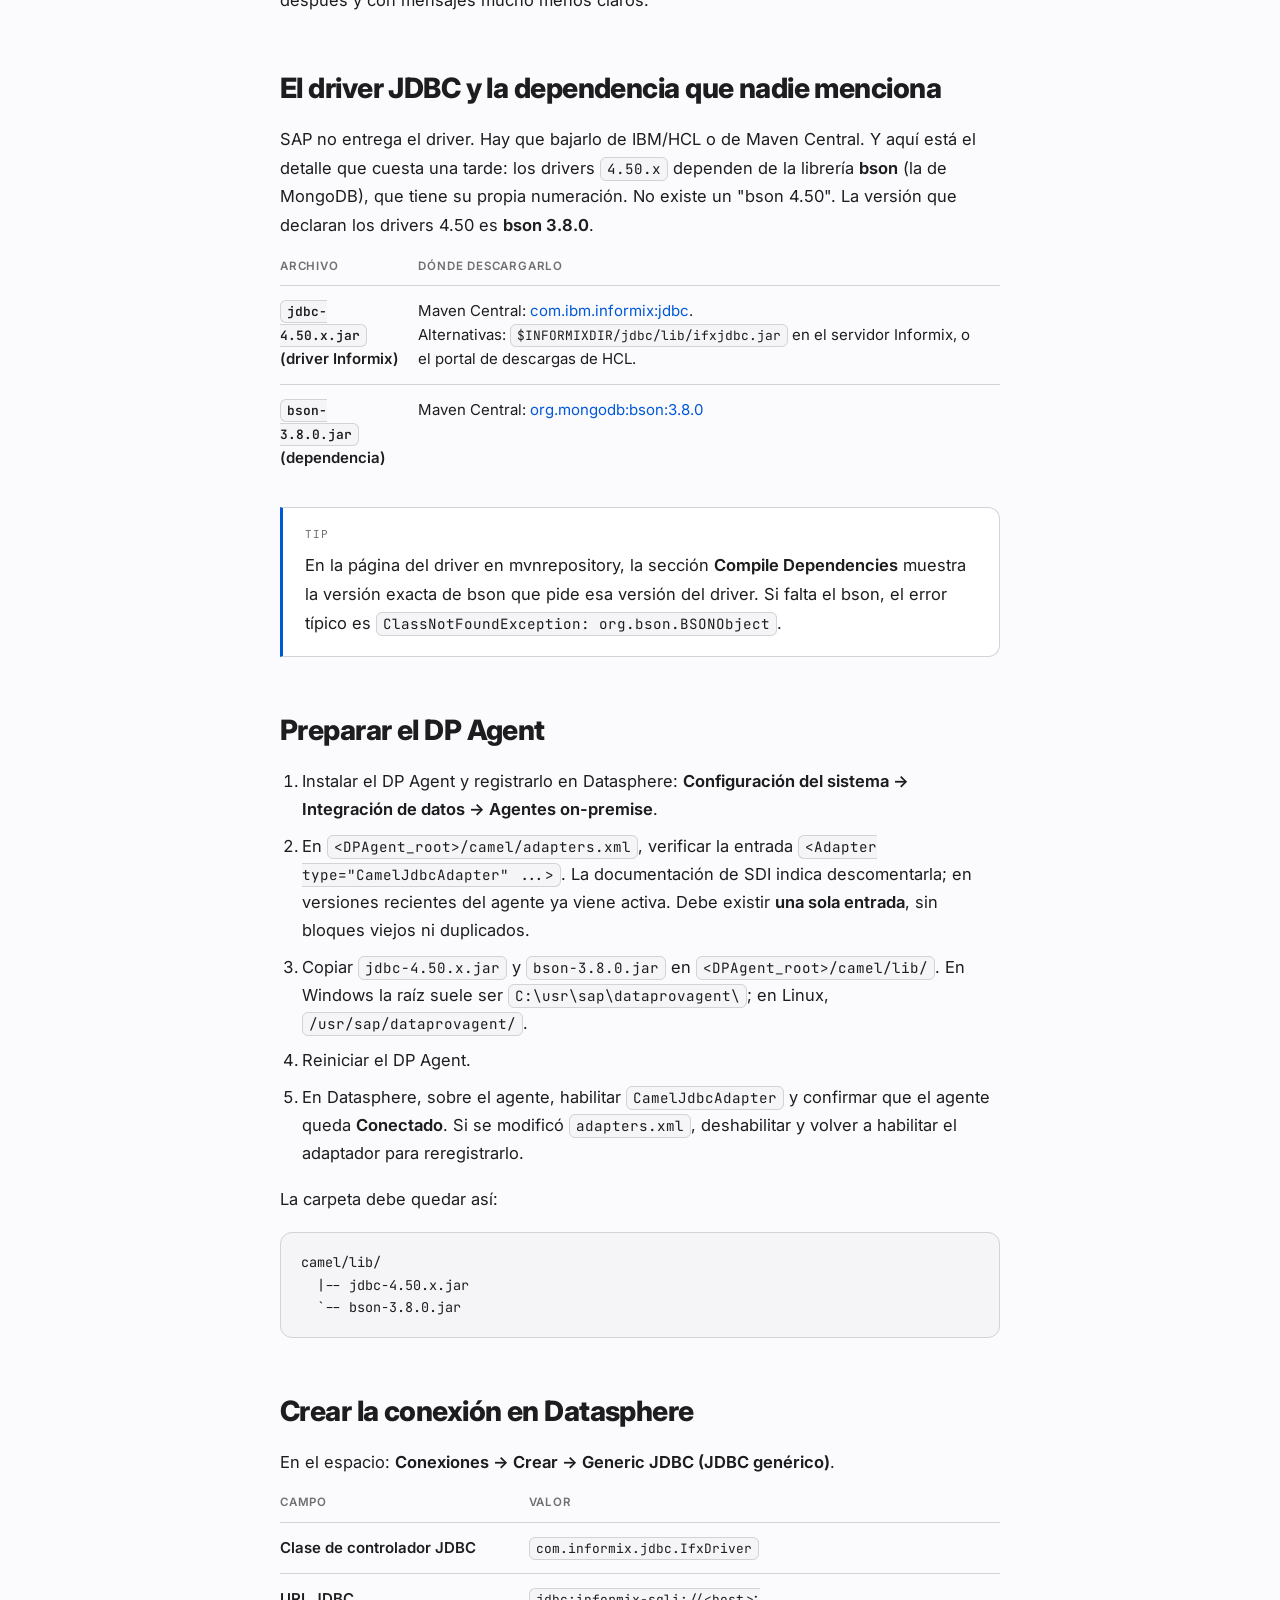
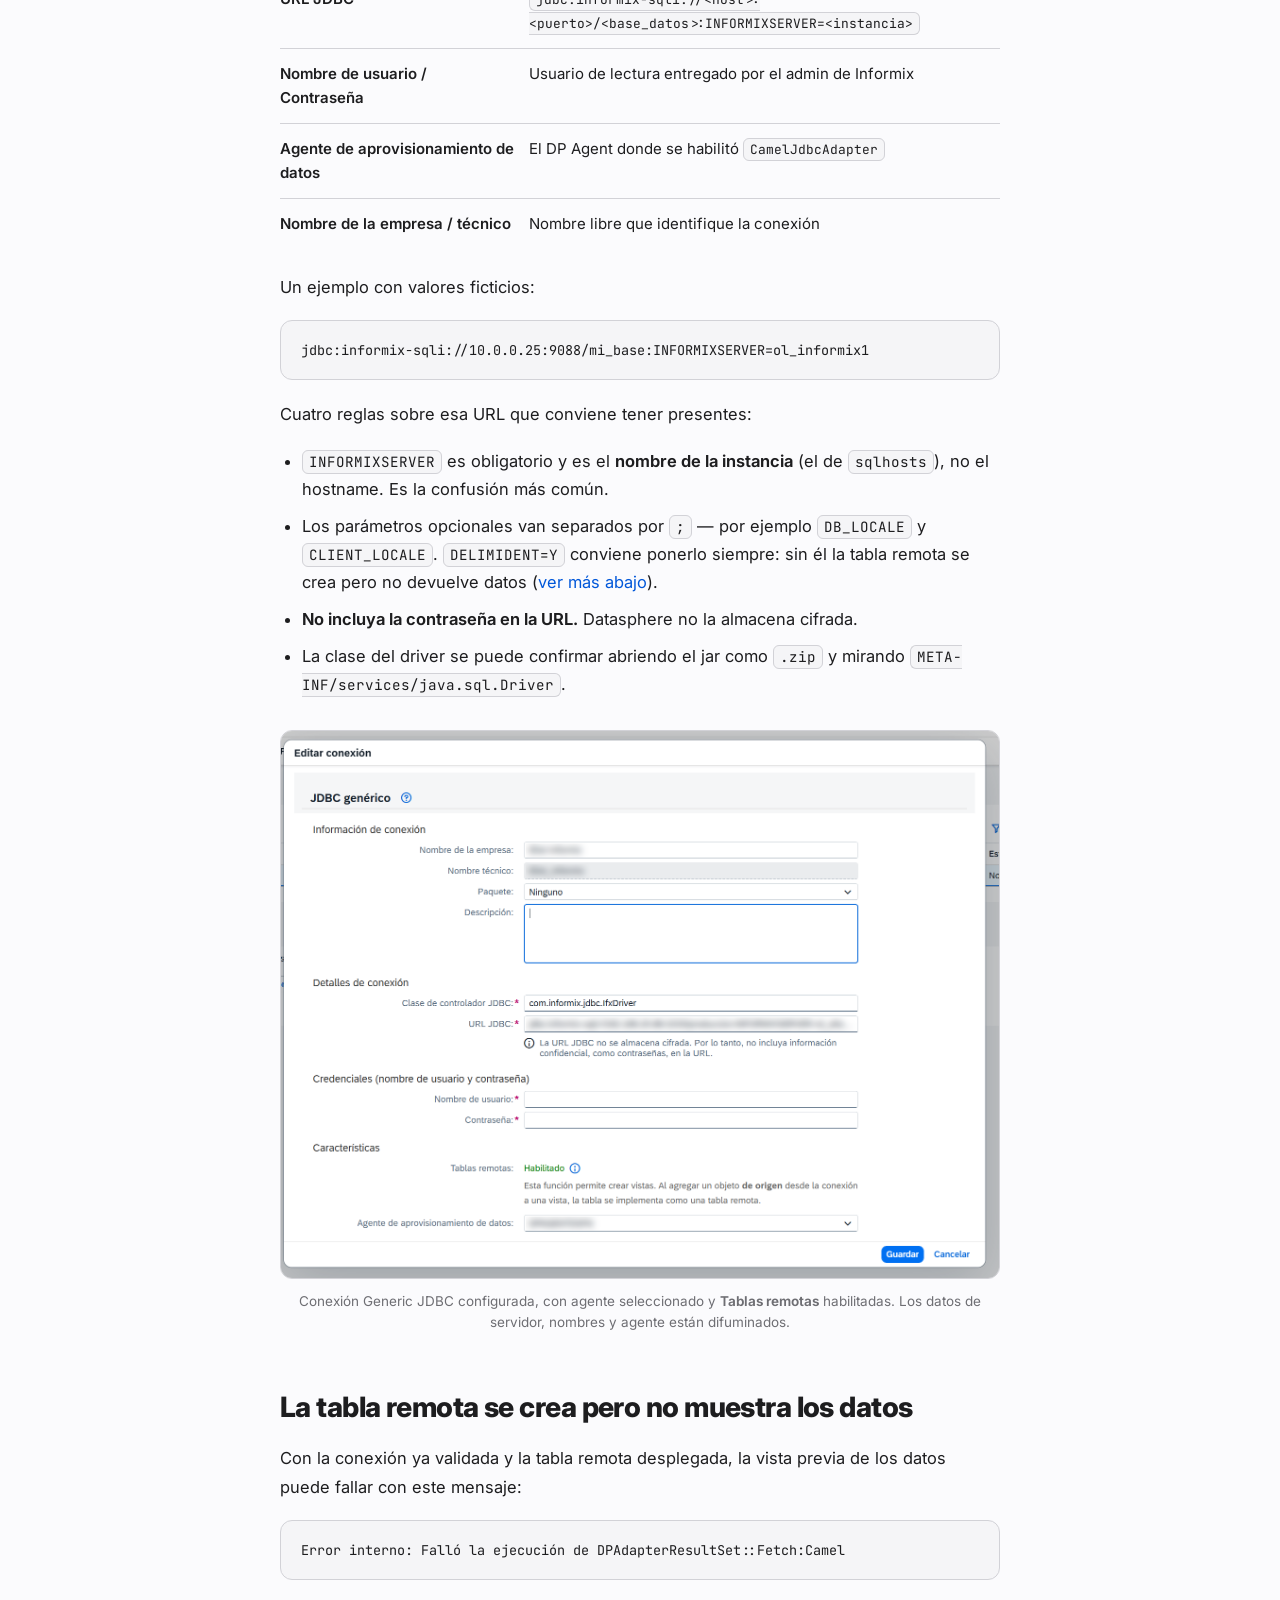
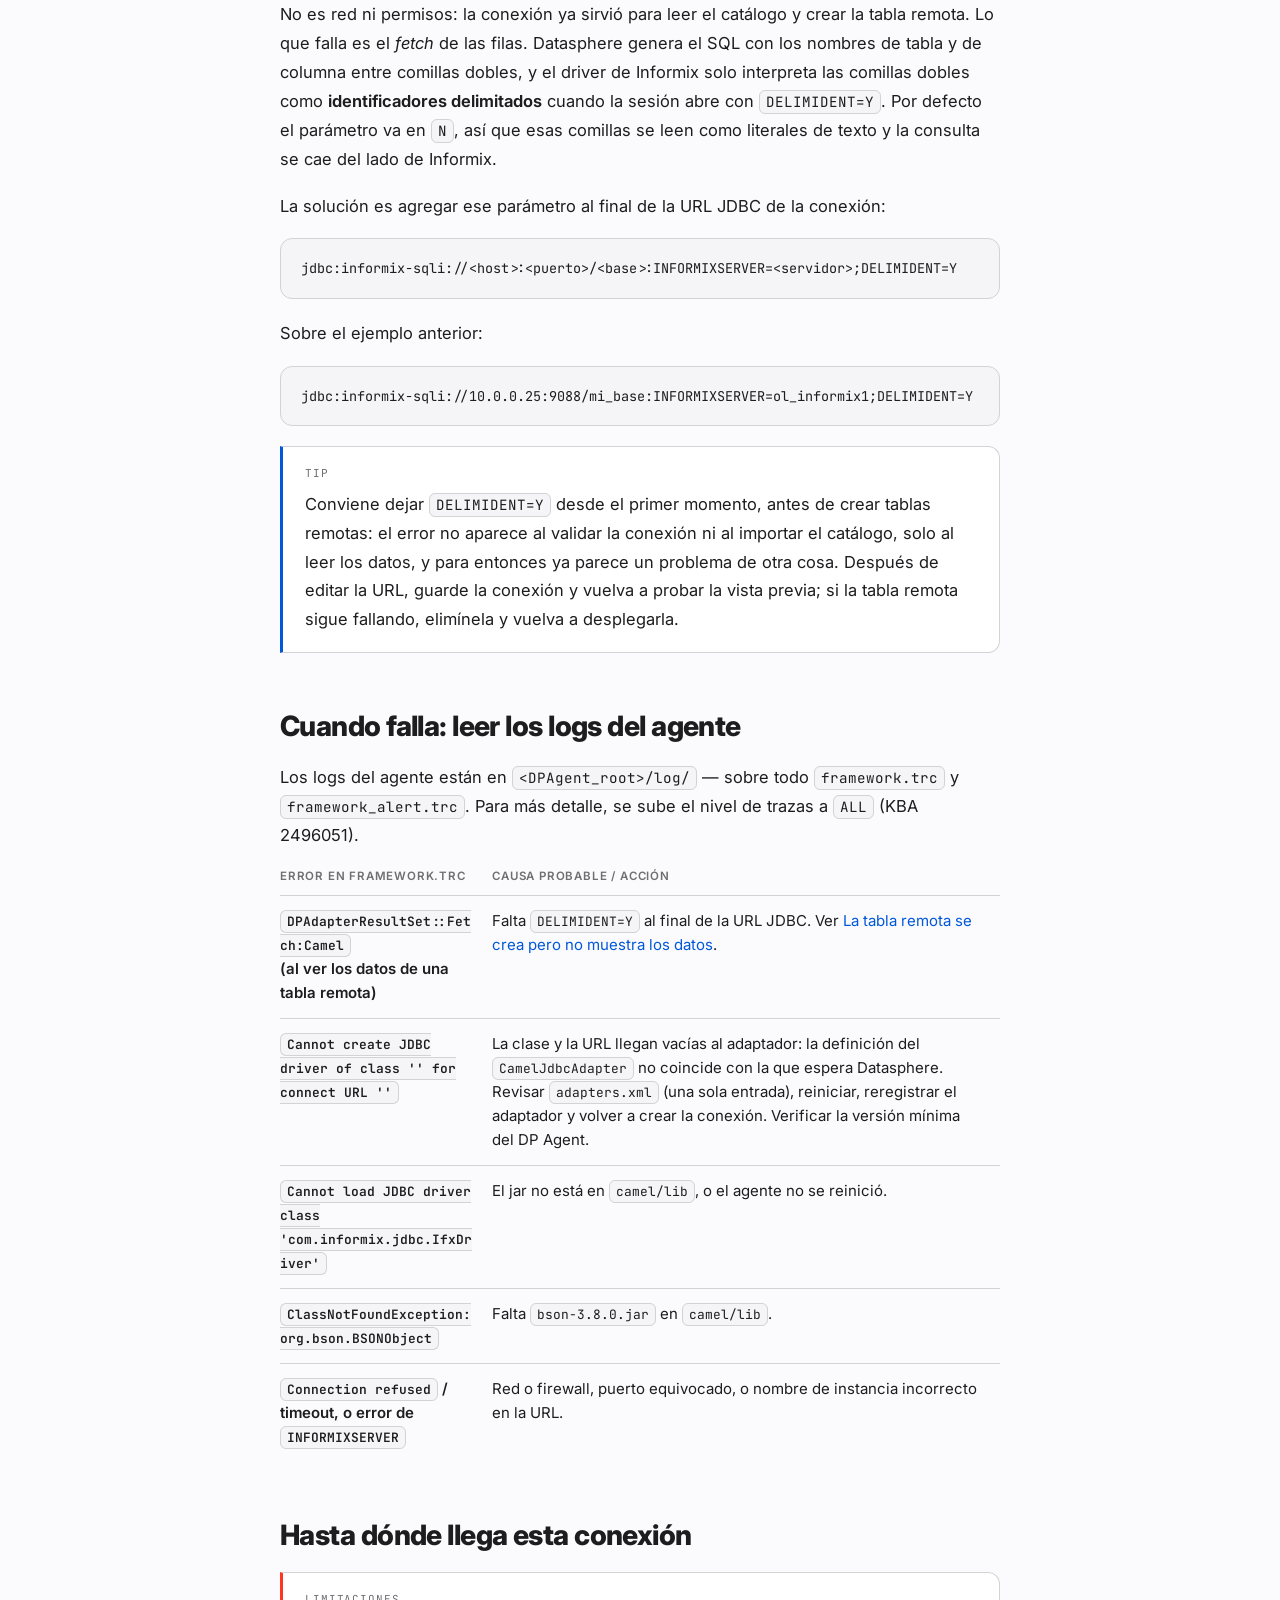
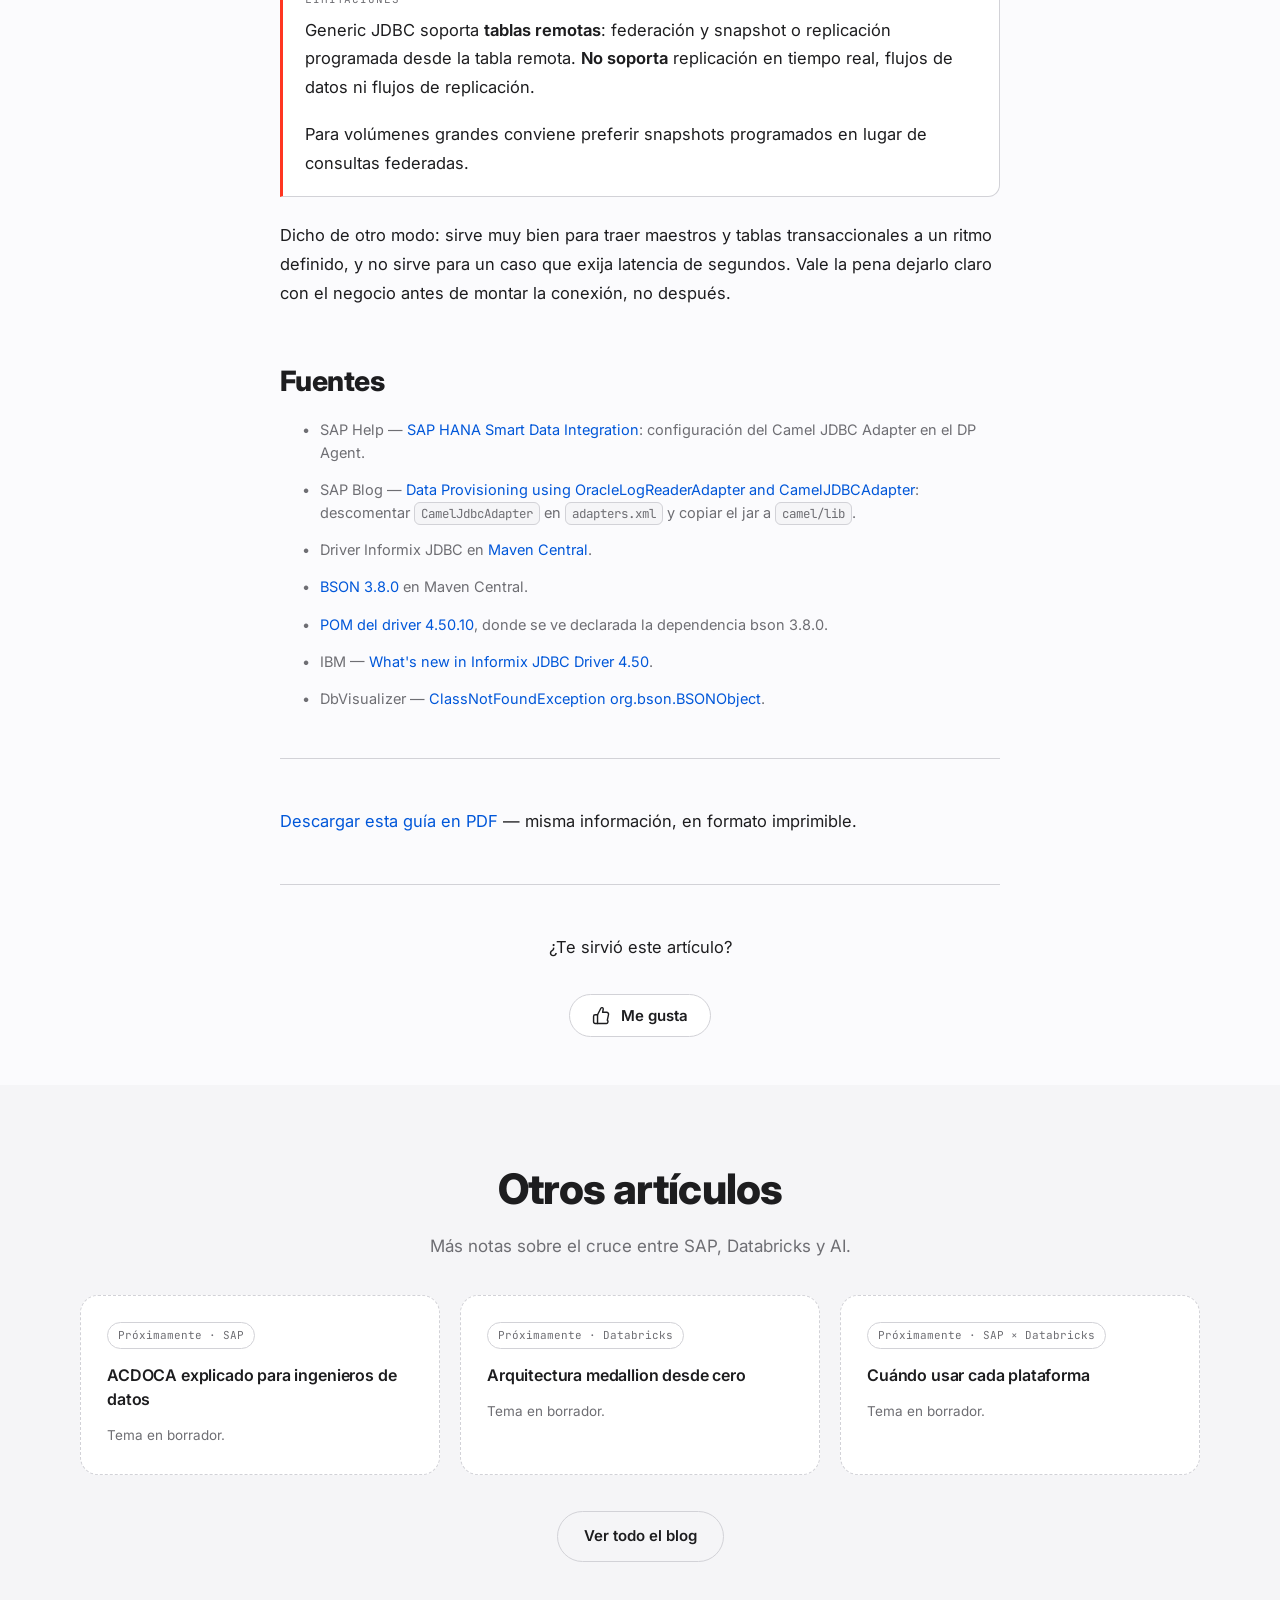
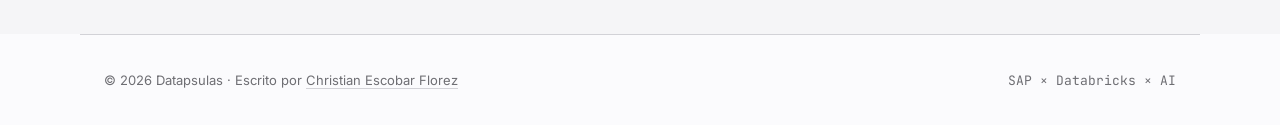
==== commit e62095a6: "Agrega el caso DELIMIDENT y un boton de me gusta En el articulo, una seccion nueva para el error "DP" ====
--- a/blog/informix-sap-datasphere-generic-jdbc.html
+++ b/blog/informix-sap-datasphere-generic-jdbc.html
@@ -5,6 +5,52 @@
 <meta name="viewport" content="width=device-width, initial-scale=1.0">
 <title>Cómo conectar Informix IBM a SAP Datasphere con una conexión Generic JDBC — Datapsulas</title>
 <meta name="description" content="Informix no tiene conector nativo en SAP Datasphere. Guía paso a paso de la ruta real: Generic JDBC sobre el CamelJdbcAdapter del Data Provisioning Agent, el driver, la dependencia bson y los errores típicos del framework.trc.">
+<link rel="canonical" href="https://datapsulas.vercel.app/blog/informix-sap-datasphere-generic-jdbc.html">
+<meta name="author" content="Christian Escobar Florez">
+<meta property="og:type" content="article">
+<meta property="og:site_name" content="Datapsulas">
+<meta property="og:locale" content="es_ES">
+<meta property="og:url" content="https://datapsulas.vercel.app/blog/informix-sap-datasphere-generic-jdbc.html">
+<meta property="og:title" content="Cómo conectar Informix IBM a SAP Datasphere con una conexión Generic JDBC">
+<meta property="og:description" content="Informix no tiene conector nativo en SAP Datasphere. Guía paso a paso de la ruta real: Generic JDBC sobre el CamelJdbcAdapter del Data Provisioning Agent, el driver, la dependencia bson y los errores típicos del framework.trc.">
+<meta property="og:image" content="https://datapsulas.vercel.app/assets/img/datasphere-informix-conexion.png">
+<meta property="article:published_time" content="2026-10-14">
+<meta property="article:modified_time" content="2026-10-15">
+<meta property="article:author" content="Christian Escobar Florez">
+<meta property="article:section" content="SAP">
+<meta name="twitter:card" content="summary_large_image">
+<script type="application/ld+json">
+{
+  "@context": "https://schema.org",
+  "@type": "TechArticle",
+  "headline": "Cómo conectar Informix IBM a SAP Datasphere con una conexión Generic JDBC",
+  "description": "Informix no tiene conector nativo en SAP Datasphere. Guía paso a paso de la ruta real: Generic JDBC sobre el CamelJdbcAdapter del Data Provisioning Agent, el driver, la dependencia bson y los errores típicos del framework.trc.",
+  "image": "https://datapsulas.vercel.app/assets/img/datasphere-informix-conexion.png",
+  "datePublished": "2026-10-14",
+  "dateModified": "2026-10-15",
+  "inLanguage": "es",
+  "proficiencyLevel": "Expert",
+  "author": {
+    "@type": "Person",
+    "name": "Christian Escobar Florez",
+    "url": "https://www.linkedin.com/in/chrisescobarflorezdata/"
+  },
+  "publisher": {
+    "@type": "Organization",
+    "name": "Datapsulas",
+    "url": "https://datapsulas.vercel.app/"
+  },
+  "mainEntityOfPage": {
+    "@type": "WebPage",
+    "@id": "https://datapsulas.vercel.app/blog/informix-sap-datasphere-generic-jdbc.html"
+  },
+  "about": [
+    { "@type": "Thing", "name": "SAP Datasphere" },
+    { "@type": "Thing", "name": "IBM Informix" },
+    { "@type": "Thing", "name": "JDBC" }
+  ]
+}
+</script>
 <link rel="preconnect" href="https://fonts.googleapis.com">
 <link rel="preconnect" href="https://fonts.gstatic.com" crossorigin>
 <link href="https://fonts.googleapis.com/css2?family=Inter:wght@400;500;600;700;800&family=JetBrains+Mono:wght@400;500&display=swap" rel="stylesheet">
@@ -49,7 +95,7 @@
         <span class="chip">SAP</span>
         <span>Octubre 2026</span>
         <span>·</span>
-        <span>6 min de lectura</span>
+        <span>7 min de lectura</span>
       </div>
       <h1 class="post-title">Cómo conectar Informix IBM a SAP Datasphere con una conexión Generic JDBC</h1>
       <p class="post-lead">Informix no aparece en la lista de conectores de Datasphere, y eso hace pensar que no se puede. Sí se puede: la ruta pasa por una conexión Generic JDBC apoyada en el Data Provisioning Agent. Esta es la preparación completa, incluida la dependencia que no sale en ninguna guía oficial y que bota la conexión al primer intento.</p>
@@ -152,7 +198,7 @@
     <p>Cuatro reglas sobre esa URL que conviene tener presentes:</p>
     <ul>
       <li><code>INFORMIXSERVER</code> es obligatorio y es el <strong>nombre de la instancia</strong> (el de <code>sqlhosts</code>), no el hostname. Es la confusión más común.</li>
-      <li>Los parámetros opcionales van separados por <code>;</code> — por ejemplo <code>DB_LOCALE</code>, <code>CLIENT_LOCALE</code>, <code>DELIMIDENT=Y</code>.</li>
+      <li>Los parámetros opcionales van separados por <code>;</code> — por ejemplo <code>DB_LOCALE</code> y <code>CLIENT_LOCALE</code>. <code>DELIMIDENT=Y</code> conviene ponerlo siempre: sin él la tabla remota se crea pero no devuelve datos (<a href="#delimident">ver más abajo</a>).</li>
       <li><strong>No incluya la contraseña en la URL.</strong> Datasphere no la almacena cifrada.</li>
       <li>La clase del driver se puede confirmar abriendo el jar como <code>.zip</code> y mirando <code>META-INF/services/java.sql.Driver</code>.</li>
     </ul>
@@ -161,6 +207,20 @@
       <img src="../assets/img/datasphere-informix-conexion.png" alt="Pantalla Editar conexión de SAP Datasphere con el tipo JDBC genérico: clase de controlador com.informix.jdbc.IfxDriver, Tablas remotas en Habilitado y un agente de aprovisionamiento de datos seleccionado." width="1520" height="1157" loading="lazy">
       <figcaption>Conexión Generic JDBC configurada, con agente seleccionado y <strong>Tablas remotas</strong> habilitadas. Los datos de servidor, nombres y agente están difuminados.</figcaption>
     </figure>
+
+    <h2 id="delimident">La tabla remota se crea pero no muestra los datos</h2>
+    <p>Con la conexión ya validada y la tabla remota desplegada, la vista previa de los datos puede fallar con este mensaje:</p>
+<pre><code>Error interno: Falló la ejecución de DPAdapterResultSet::Fetch:Camel</code></pre>
+    <p>No es red ni permisos: la conexión ya sirvió para leer el catálogo y crear la tabla remota. Lo que falla es el <em>fetch</em> de las filas. Datasphere genera el SQL con los nombres de tabla y de columna entre comillas dobles, y el driver de Informix solo interpreta las comillas dobles como <strong>identificadores delimitados</strong> cuando la sesión abre con <code>DELIMIDENT=Y</code>. Por defecto el parámetro va en <code>N</code>, así que esas comillas se leen como literales de texto y la consulta se cae del lado de Informix.</p>
+    <p>La solución es agregar ese parámetro al final de la URL JDBC de la conexión:</p>
+<pre><code>jdbc:informix-sqli://&lt;host&gt;:&lt;puerto&gt;/&lt;base&gt;:INFORMIXSERVER=&lt;servidor&gt;;DELIMIDENT=Y</code></pre>
+    <p>Sobre el ejemplo anterior:</p>
+<pre><code>jdbc:informix-sqli://10.0.0.25:9088/mi_base:INFORMIXSERVER=ol_informix1;DELIMIDENT=Y</code></pre>
+
+    <div class="callout">
+      <span class="label">Tip</span>
+      <p>Conviene dejar <code>DELIMIDENT=Y</code> desde el primer momento, antes de crear tablas remotas: el error no aparece al validar la conexión ni al importar el catálogo, solo al leer los datos, y para entonces ya parece un problema de otra cosa. Después de editar la URL, guarde la conexión y vuelva a probar la vista previa; si la tabla remota sigue fallando, elimínela y vuelva a desplegarla.</p>
+    </div>
 
     <h2>Cuando falla: leer los logs del agente</h2>
     <p>Los logs del agente están en <code>&lt;DPAgent_root&gt;/log/</code> — sobre todo <code>framework.trc</code> y <code>framework_alert.trc</code>. Para más detalle, se sube el nivel de trazas a <code>ALL</code> (KBA 2496051).</p>
@@ -171,6 +231,10 @@
           <tr><th>Error en framework.trc</th><th>Causa probable / acción</th></tr>
         </thead>
         <tbody>
+          <tr>
+            <td><code>DPAdapterResultSet::Fetch:Camel</code><br>(al ver los datos de una tabla remota)</td>
+            <td>Falta <code>DELIMIDENT=Y</code> al final de la URL JDBC. Ver <a href="#delimident">La tabla remota se crea pero no muestra los datos</a>.</td>
+          </tr>
           <tr>
             <td><code>Cannot create JDBC driver of class '' for connect URL ''</code></td>
             <td>La clase y la URL llegan vacías al adaptador: la definición del <code>CamelJdbcAdapter</code> no coincide con la que espera Datasphere. Revisar <code>adapters.xml</code> (una sola entrada), reiniciar, reregistrar el adaptador y volver a crear la conexión. Verificar la versión mínima del DP Agent.</td>
@@ -213,6 +277,23 @@
     <hr>
     <p><a href="../assets/docs/Guia_Conexion_Datasphere_Informix_Publica.pdf" target="_blank" rel="noopener">Descargar esta guía en PDF</a> — misma información, en formato imprimible.</p>
 
+    <hr>
+
+    <!-- ME GUSTA — la logica esta en assets/js/like.js -->
+    <div class="post-like" data-post="informix-sap-datasphere-generic-jdbc" data-api="/api/like">
+      <p class="post-like-ask">¿Te sirvió este artículo?</p>
+      <button class="like-btn" type="button" aria-pressed="false" title="Marcar como me gusta">
+        <svg viewBox="0 0 24 24" fill="none" stroke="currentColor" stroke-width="1.8" stroke-linecap="round" stroke-linejoin="round" aria-hidden="true">
+          <path d="M7 22H4a2 2 0 0 1-2-2v-7a2 2 0 0 1 2-2h3"></path>
+          <path d="M7 11l4.2-8.1a1.6 1.6 0 0 1 3 .9l-.8 4.2h5.1a2.4 2.4 0 0 1 2.35 2.9l-1.5 7A2.4 2.4 0 0 1 17 22H7z"></path>
+        </svg>
+        <span>Me gusta</span>
+        <span class="like-count" hidden></span>
+      </button>
+      <p class="like-done" hidden>¡Gracias! Tu me gusta quedó registrado.</p>
+    </div>
+
+
   </div>
 </article>
 
@@ -238,6 +319,7 @@
 
 <script src="../assets/js/posts.js"></script>
 <script src="../assets/js/main.js"></script>
+<script src="../assets/js/like.js"></script>
 
 </body>
 </html>
--- a/assets/css/styles.css
+++ b/assets/css/styles.css
@@ -278,7 +278,7 @@
 .post-card h4{font-size:16px; font-weight:600; letter-spacing:-0.01em;}
 .post-card p{font-size:13.5px; color:var(--ink-soft);}
 #blog-empty-note{
-  max-width:640px; margin:44px auto 0; text-align:center; font-size:14px; color:var(--ink-soft);
+  display:none; max-width:640px; margin:44px auto 0; text-align:center; font-size:14px; color:var(--ink-soft);
 }
 
 /* ---------- CONTACT ---------- */
--- a/assets/css/post.css
+++ b/assets/css/post.css
@@ -135,3 +135,39 @@
 @media (max-width:900px){ .related-grid{grid-template-columns:1fr;} }
 .related-empty{text-align:center; color:var(--ink-soft); font-size:15px;}
 .related-cta{text-align:center; margin-top:36px;}
+
+/* ---------- ME GUSTA ---------- */
+.post-like{
+  display:flex; flex-direction:column; align-items:center; gap:14px;
+  text-align:center; margin:8px 0 8px;
+}
+.post-like-ask{font-size:15px; color:var(--ink-soft); margin:0;}
+.like-btn{
+  display:inline-flex; align-items:center; gap:10px;
+  font-family:inherit; font-size:15px; font-weight:600; color:var(--ink);
+  background:var(--card); border:1px solid var(--line); border-radius:980px;
+  padding:11px 22px; cursor:pointer;
+  transition:transform .2s, box-shadow .2s, background .2s, border-color .2s, color .2s;
+}
+.like-btn:hover:not(:disabled){
+  transform:translateY(-1px); border-color:var(--sap); color:var(--sap);
+  box-shadow:0 8px 20px var(--shadow-soft);
+}
+.like-btn:active:not(:disabled){transform:translateY(0);}
+.like-btn svg{width:19px; height:19px; flex:0 0 auto;}
+/* Marcado: queda fijo, con el azul de la marca. No hay cursor de clic
+   porque el me gusta no se puede quitar. */
+.like-btn.is-liked{
+  color:var(--sap); border-color:var(--sap);
+  background:color-mix(in srgb, var(--sap) 10%, var(--card));
+  cursor:default; opacity:1;
+}
+.like-btn.is-liked svg{fill:currentColor; animation:like-pop .32s ease-out;}
+.like-count{
+  font-family:'JetBrains Mono', monospace; font-size:13px;
+  padding-left:10px; margin-left:2px; border-left:1px solid var(--line);
+}
+.like-done{font-size:13.5px; color:var(--ink-soft); margin:0;}
+@keyframes like-pop{
+  0%{transform:scale(1);} 45%{transform:scale(1.35);} 100%{transform:scale(1);}
+}
